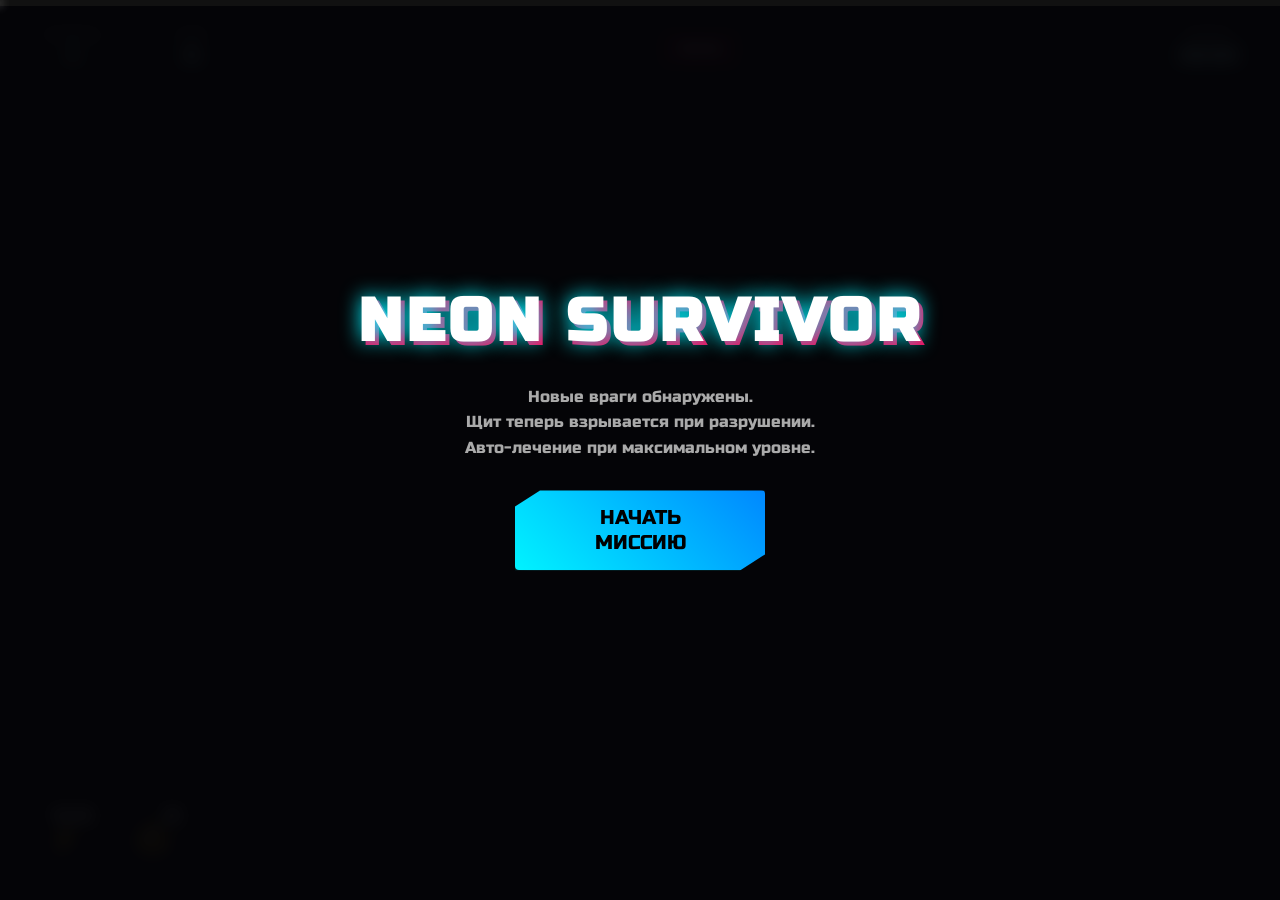
==== index.html @ 7a186c30 "new era" ====
<!DOCTYPE html>
<html lang="ru">
<head>
    <meta charset="UTF-8">
    <meta name="viewport" content="width=device-width, initial-scale=1.0, maximum-scale=1.0, user-scalable=no">
    <title>Neon Survivor: Advanced Warfare</title>
    
    <link rel="stylesheet" href="css/style.css">
</head>
<body>
    <div class="xp-bar-container">
        <div class="xp-bar-fill" id="xp-fill"></div>
    </div>
    
    <div id="loot-indicators"></div>
    
    <canvas id="gameCanvas"></canvas>
    
    <div id="ui-layer">
        <div class="hud-top">
            <div class="stat-group">
                <div class="stat-box">
                    <div class="stat-label">УРОВЕНЬ</div>
                    <div class="stat-val" id="level-display">1</div>
                </div>
                <div class="stat-box">
                    <div class="stat-label">СЧЁТ</div>
                    <div class="stat-val" id="score-display">0</div>
                </div>
            </div>
            
            <button class="btn-small" id="btn-pause" style="pointer-events:auto;">ПАУЗА</button>
            
            <div class="stat-box">
                <div class="stat-label">ВРЕМЯ</div>
                <div class="stat-val" id="timer-display">00:00</div>
            </div>
        </div>

        <div class="skills-hud">
            <div class="skill-slot" id="skill-dash">
                <div class="key-hint">SPACE</div>
                <span class="skill-icon">⚡</span>
                <div class="skill-cd-overlay" id="cd-dash" style="height:0"></div>
            </div>
            <div class="skill-slot" id="skill-emp">
                <div class="key-hint">E</div>
                <span class="skill-icon">☢️</span>
                <div class="skill-cd-overlay" id="cd-emp" style="height:0"></div>
            </div>
        </div>
    </div>

    <div id="overlay-screen">
        <h1>Neon Survivor</h1>
        <p>Новые враги обнаружены.<br>Щит теперь взрывается при разрушении.<br>Авто-лечение при максимальном уровне.</p>
        <div style="width: 250px;">
            <button class="btn-primary" id="start-btn" style="pointer-events:auto">НАЧАТЬ МИССИЮ</button>
        </div>
        <p id="death-report" style="color:#ff0055; margin-top:25px; white-space:pre-line; font-size: 18px; text-shadow: 0 0 10px #ff0055;"></p>
    </div>

    <div id="levelup-screen" class="hidden">
        <h2>СИСТЕМА ОБНОВЛЕНА</h2>
        <div id="sys-msg" style="color:#aaa; margin-bottom:20px">ВЫБЕРИТЕ МОДУЛЬ ДЛЯ УСТАНОВКИ</div>
        <div class="card-container" id="cards-box"></div>
    </div>

    <div id="pause-menu" class="hidden">
        <h2>ПАУЗА</h2>
        <div id="stats-list"></div>
        <div style="width: 200px;">
            <button class="btn-primary" id="resume-btn" style="pointer-events:auto">ПРОДОЛЖИТЬ</button>
        </div>
    </div>

    <script type="module" src="src/main.js"></script>
</body>
</html>
---- css/style.css ----
@import url('https://fonts.googleapis.com/css2?family=Russo+One&display=swap');

:root {
    --neon-blue: #00f3ff;
    --neon-pink: #ff0055;
    --neon-gold: #ffd700;
    --neon-green: #00ff9d;
    --bg-dark: rgba(10, 14, 20, 0.85);
    --glass: rgba(255, 255, 255, 0.05);
    --glass-border: rgba(255, 255, 255, 0.1);
}

body {
    margin: 0;
    overflow: hidden;
    background: #050505;
    color: #fff;
    font-family: 'Russo One', sans-serif;
    touch-action: none;
    user-select: none;
}

body::after {
    content: "";
    position: absolute;
    top: 0; left: 0; width: 100%; height: 100%;
    background: radial-gradient(circle at center, transparent 0%, #000 100%);
    pointer-events: none;
    z-index: 2;
}

canvas {
    display: block;
    width: 100%;
    height: 100%;
    image-rendering: pixelated;
}

#ui-layer {
    position: absolute;
    top: 0; left: 0; width: 100%; height: 100%;
    pointer-events: none;
    z-index: 10;
    display: flex;
    flex-direction: column;
    justify-content: space-between;
}

.hud-top {
    padding: 20px;
    display: flex;
    gap: 15px;
    align-items: center;
    justify-content: space-between;
    pointer-events: auto;
    background: linear-gradient(180deg, rgba(0,0,0,0.8) 0%, transparent 100%);
}

.stat-group { display: flex; gap: 15px; }

.stat-box {
    background: var(--glass);
    backdrop-filter: blur(4px);
    border: 1px solid var(--glass-border);
    border-radius: 6px;
    padding: 8px 16px;
    text-align: center;
    min-width: 70px;
    box-shadow: 0 4px 15px rgba(0,0,0,0.3);
}

.stat-label {
    font-size: 10px;
    color: rgba(255,255,255,0.6);
    letter-spacing: 1px;
    margin-bottom: 2px;
}

.stat-val {
    font-size: 20px;
    text-shadow: 0 0 10px var(--neon-blue);
}

.btn-small {
    background: rgba(255, 0, 85, 0.2);
    border: 1px solid var(--neon-pink);
    color: #fff;
    font-family: 'Russo One', sans-serif;
    padding: 8px 16px;
    border-radius: 4px;
    cursor: pointer;
    text-shadow: 0 0 5px var(--neon-pink);
    transition: all 0.2s;
}
.btn-small:hover {
    background: var(--neon-pink);
    box-shadow: 0 0 15px var(--neon-pink);
}

.btn-primary {
    background: linear-gradient(45deg, var(--neon-blue), #0088ff);
    border: none;
    padding: 15px 40px;
    font-size: 20px;
    font-family: 'Russo One', sans-serif;
    color: #000;
    border-radius: 4px;
    cursor: pointer;
    text-transform: uppercase;
    clip-path: polygon(10% 0, 100% 0, 100% 80%, 90% 100%, 0 100%, 0 20%);
    transition: all 0.2s ease;
    box-shadow: 0 0 20px rgba(0, 243, 255, 0.4);
    width: 100%;
}
.btn-primary:hover {
    transform: scale(1.05);
    box-shadow: 0 0 40px rgba(0, 243, 255, 0.8);
    color: #fff;
}

.xp-bar-container {
    position: absolute;
    top: 0; left: 0; width: 100%; height: 6px;
    background: #111;
    z-index: 100;
}
.xp-bar-fill {
    width: 0;
    height: 100%;
    background: var(--neon-blue);
    box-shadow: 0 0 10px var(--neon-blue), 0 0 20px var(--neon-blue);
    transition: width 0.2s ease-out;
    position: relative;
}
.xp-bar-fill::after {
    content: '';
    position: absolute;
    right: 0; top: 0; height: 100%; width: 2px;
    background: #fff;
    box-shadow: 0 0 10px #fff;
}

.skills-hud {
    padding: 30px;
    display: flex;
    gap: 20px;
    pointer-events: auto;
    align-items: flex-end;
}

.skill-slot {
    width: 64px; height: 64px;
    border-radius: 12px;
    background: rgba(0, 0, 0, 0.7);
    border: 2px solid #333;
    display: flex; align-items: center; justify-content: center;
    font-size: 28px;
    color: #555;
    position: relative;
    overflow: hidden;
    transition: transform 0.1s;
}

.skill-slot.ready {
    border-color: var(--neon-blue);
    color: #fff;
    box-shadow: 0 0 15px rgba(0, 255, 255, 0.3);
    text-shadow: 0 0 10px var(--neon-blue);
    background: rgba(0, 20, 30, 0.8);
}
.skill-slot:active { transform: scale(0.95); }

.skill-cd-overlay {
    position: absolute; left: 0; bottom: 0; width: 100%;
    background: rgba(255, 0, 85, 0.6);
    transition: height 0.1s linear;
    z-index: 1;
}
.skill-icon { z-index: 2; margin-top: 8px; }
.key-hint {
    position: absolute; top: 4px; right: 4px;
    background: rgba(255,255,255,0.9); color: #000;
    padding: 2px 5px; font-size: 9px;
    border-radius: 3px; font-weight: bold;
    box-shadow: 0 2px 4px rgba(0,0,0,0.5);
    z-index: 5;
    pointer-events: none;
}

#overlay-screen, #levelup-screen, #pause-menu {
    position: absolute; inset: 0;
    background: rgba(5, 5, 8, 0.96);
    backdrop-filter: blur(8px);
    display: flex; flex-direction: column;
    align-items: center; justify-content: center;
    z-index: 50;
    pointer-events: auto;
    opacity: 1;
    transition: opacity 0.3s;
}
.hidden { display: none !important; opacity: 0; pointer-events: none; }

h1 {
    font-size: 60px; margin: 10px 0;
    color: #fff;
    text-transform: uppercase;
    text-shadow: 0 0 20px var(--neon-blue), 4px 4px 0px var(--neon-pink);
    letter-spacing: 4px; text-align: center;
}
h2 {
    font-size: 32px; color: var(--neon-gold);
    text-shadow: 0 0 15px var(--neon-gold);
    text-transform: uppercase; margin-bottom: 15px;
}
p {
    color: #aaa; max-width: 600px; text-align: center;
    line-height: 1.6; margin-bottom: 30px;
}

.card-container {
    display: flex; gap: 20px; flex-wrap: wrap;
    justify-content: center; max-width: 900px; padding: 20px;
}
.upgrade-card {
    background: linear-gradient(180deg, rgba(20, 25, 35, 0.9) 0%, rgba(10, 12, 16, 0.95) 100%);
    border: 1px solid #333; border-radius: 12px;
    width: 220px; height: 320px; padding: 20px;
    display: flex; flex-direction: column;
    align-items: center; justify-content: space-between;
    text-align: center; cursor: pointer; position: relative;
    transition: all 0.3s; overflow: hidden; box-sizing: border-box;
}
.upgrade-card:hover {
    transform: translateY(-8px);
    box-shadow: 0 10px 30px rgba(0,0,0,0.5);
    border-color: var(--neon-blue);
}
.upgrade-card::before {
    content: ''; position: absolute; top: 0; left: 0;
    width: 100%; height: 4px; background: #555;
}

.card-new::before { background: var(--neon-blue); box-shadow: 0 0 10px var(--neon-blue); }
.card-upgrade::before { background: var(--neon-green); box-shadow: 0 0 10px var(--neon-green); }
.card-evo { border-color: var(--neon-gold); box-shadow: 0 0 20px rgba(255, 215, 0, 0.2); }
.card-evo::before { background: var(--neon-gold); box-shadow: 0 0 15px var(--neon-gold); }

.card-type { font-size: 10px; text-transform: uppercase; letter-spacing: 2px; margin-bottom: 8px; opacity: 0.7; color: #fff; flex-shrink: 0; }
.card-title { font-size: 18px; margin-bottom: 10px; color: #fff; min-height: 50px; display: flex; align-items: center; justify-content: center; line-height: 1.2; flex-shrink: 0; }
.card-desc { font-size: 13px; color: #8899aa; line-height: 1.5; flex-grow: 1; display: flex; align-items: center; justify-content: center; width: 100%; }

#stats-list {
    display: grid; grid-template-columns: repeat(2, 1fr); gap: 10px;
    text-align: left; background: rgba(255,255,255,0.05);
    padding: 20px; border-radius: 8px; margin-bottom: 20px;
    max-height: 50vh; overflow-y: auto; width: 300px;
}
#stats-list div {
    font-size: 14px; color: #ccc;
    border-bottom: 1px solid rgba(255,255,255,0.1); padding-bottom: 4px;
}

#loot-indicators { position: absolute; top: 0; left: 0; width: 100%; height: 100%; pointer-events: none; z-index: 5; }
.arrow {
    position: absolute; width: 0; height: 0;
    border-left: 10px solid transparent;
    border-right: 10px solid transparent;
    transform-origin: 50% 50%;
    filter: drop-shadow(0 0 5px currentColor);
}
.arrow-green { border-bottom: 18px solid #0f0; color: #0f0; }
.arrow-blue { border-bottom: 22px solid #00ffff; color: #00ffff; }

@media (max-width: 768px) {
    .hud-top { padding: 10px; }
    .stat-box { min-width: 50px; padding: 6px 10px; }
    .stat-val { font-size: 16px; }
    .skills-hud { bottom: 20px; left: 20px; padding: 0; }
    .skill-slot { width: 50px; height: 50px; font-size: 20px; }
    h1 { font-size: 36px; }
    .card-container { flex-direction: column; align-items: center; }
    .upgrade-card { width: 80%; height: auto; min-height: 200px; padding: 15px; }
}
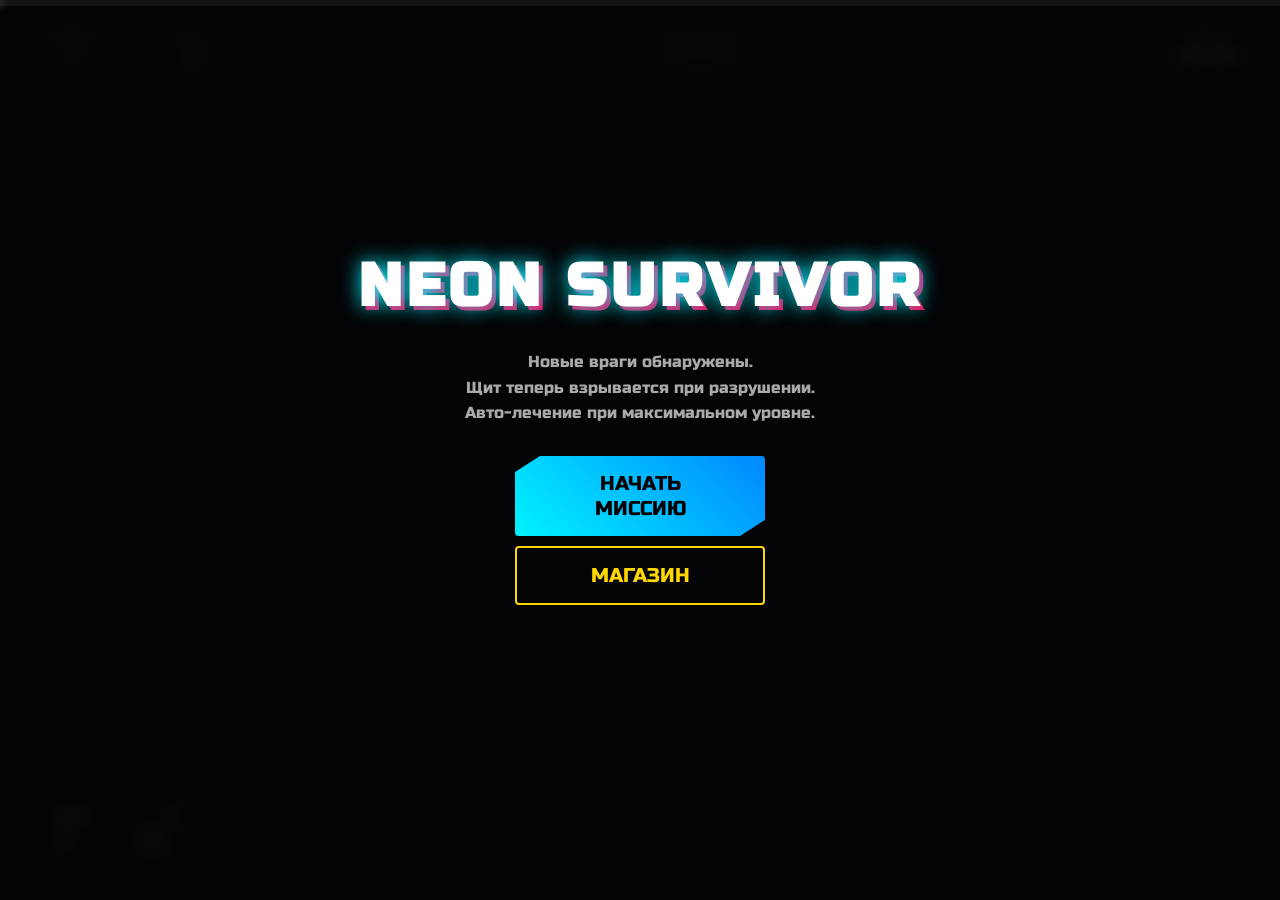
==== commit 5fdddb4a: "add new version + mini sound + mini store +new mapGen +change enamy logic +" ====
--- a/index.html
+++ b/index.html
@@ -3,7 +3,7 @@
 <head>
     <meta charset="UTF-8">
     <meta name="viewport" content="width=device-width, initial-scale=1.0, maximum-scale=1.0, user-scalable=no">
-    <title>Neon Survivor: Advanced Warfare</title>
+    <title>Neon Survivor</title>
     
     <link rel="stylesheet" href="css/style.css">
 </head>
@@ -54,10 +54,21 @@
     <div id="overlay-screen">
         <h1>Neon Survivor</h1>
         <p>Новые враги обнаружены.<br>Щит теперь взрывается при разрушении.<br>Авто-лечение при максимальном уровне.</p>
-        <div style="width: 250px;">
+        <div style="width: 250px; display:flex; flex-direction:column; gap:10px">
             <button class="btn-primary" id="start-btn" style="pointer-events:auto">НАЧАТЬ МИССИЮ</button>
+            <button class="btn-secondary" id="open-shop-btn" style="pointer-events:auto">МАГАЗИН</button>
         </div>
         <p id="death-report" style="color:#ff0055; margin-top:25px; white-space:pre-line; font-size: 18px; text-shadow: 0 0 10px #ff0055;"></p>
+    </div>
+
+    <div id="shop-screen" class="hidden">
+        <h2>МАГАЗИН</h2>
+        <div class="shop-balance">ЧИПЫ: <span id="meta-currency" style="color:#ffd700">0</span></div>
+        <div class="card-container" id="shop-container">
+        </div>
+        <div style="margin-top:30px; width: 200px;">
+            <button class="btn-primary" id="close-shop-btn" style="pointer-events:auto">НАЗАД</button>
+        </div>
     </div>
 
     <div id="levelup-screen" class="hidden">
--- a/css/style.css
+++ b/css/style.css
@@ -118,6 +118,25 @@
     color: #fff;
 }
 
+/* Кнопка магазина (второстепенная) */
+.btn-secondary {
+    background: transparent;
+    border: 2px solid var(--neon-gold);
+    padding: 15px 40px;
+    font-size: 20px;
+    font-family: 'Russo One', sans-serif;
+    color: var(--neon-gold);
+    border-radius: 4px;
+    cursor: pointer;
+    text-transform: uppercase;
+    transition: all 0.2s ease;
+    width: 100%;
+}
+.btn-secondary:hover {
+    background: rgba(255, 215, 0, 0.2);
+    box-shadow: 0 0 20px rgba(255, 215, 0, 0.4);
+}
+
 .xp-bar-container {
     position: absolute;
     top: 0; left: 0; width: 100%; height: 6px;
@@ -187,7 +206,7 @@
     pointer-events: none;
 }
 
-#overlay-screen, #levelup-screen, #pause-menu {
+#overlay-screen, #levelup-screen, #pause-menu, #shop-screen {
     position: absolute; inset: 0;
     background: rgba(5, 5, 8, 0.96);
     backdrop-filter: blur(8px);
@@ -216,6 +235,41 @@
     color: #aaa; max-width: 600px; text-align: center;
     line-height: 1.6; margin-bottom: 30px;
 }
+
+.shop-balance {
+    font-size: 24px;
+    margin-bottom: 20px;
+    padding: 10px 20px;
+    border: 1px solid #333;
+    background: #000;
+    border-radius: 8px;
+}
+
+.shop-card {
+    background: #111;
+    border: 1px solid #444;
+    padding: 15px;
+    border-radius: 8px;
+    width: 200px;
+    display: flex; 
+    flex-direction: column;
+    align-items: center;
+    gap: 10px;
+    transition: transform 0.2s;
+}
+.shop-card:hover {
+    transform: scale(1.05);
+    border-color: var(--neon-gold);
+}
+.shop-card h3 { margin: 0; font-size: 16px; color: var(--neon-gold); }
+.shop-card .desc { font-size: 11px; color: #888; text-align: center; min-height: 30px;}
+.shop-card .cost { font-size: 14px; color: #fff; margin-top: auto;}
+.shop-btn {
+    background: #222; color: #fff; border: 1px solid #555;
+    padding: 5px 10px; font-family: inherit; cursor: pointer;
+}
+.shop-btn:hover { background: var(--neon-gold); color: #000; }
+
 
 .card-container {
     display: flex; gap: 20px; flex-wrap: wrap;
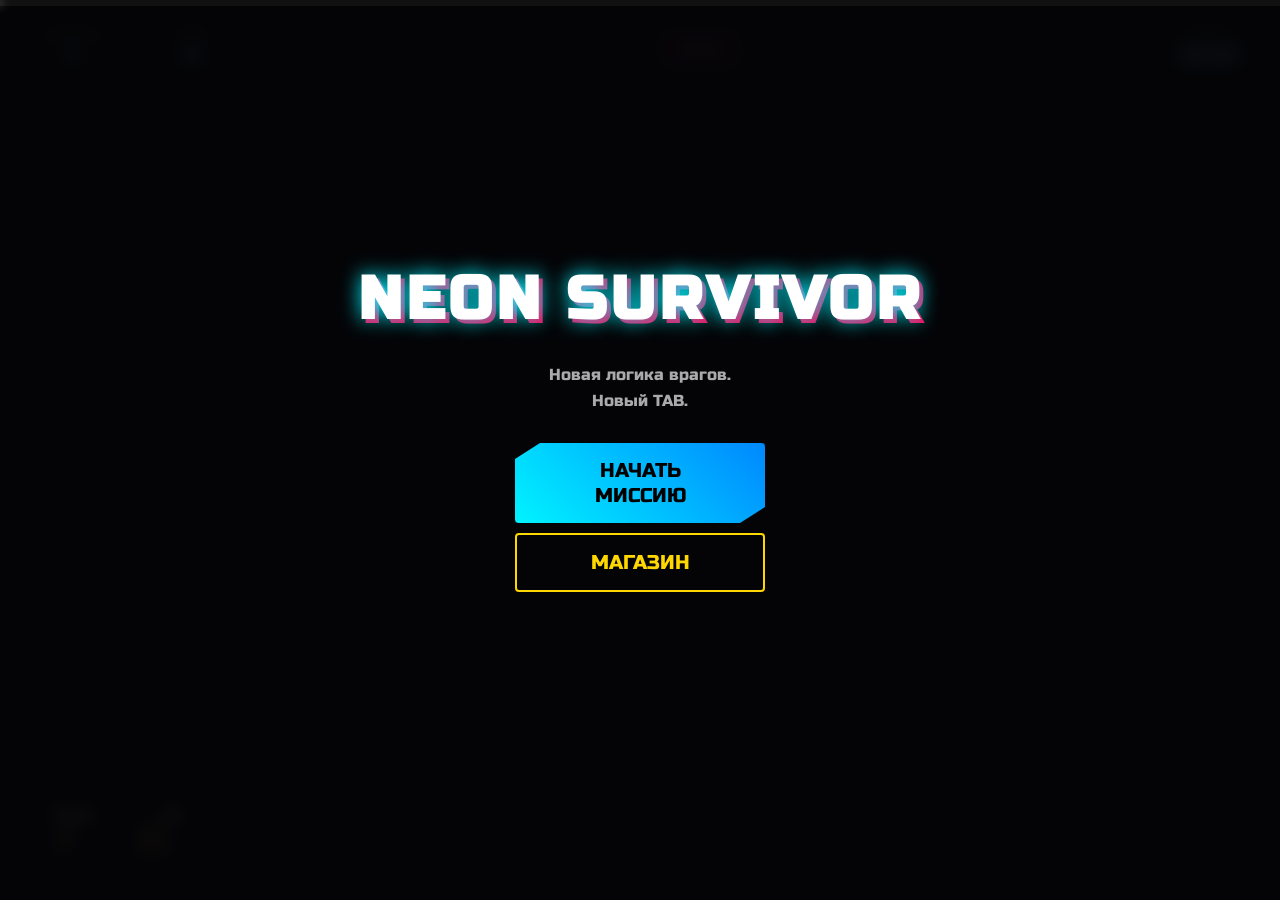
==== commit 6915df7f: "new vers - Change-log 1.0  ### Added - TAB menu - Airdrop in skill box (reward after completing " ====
--- a/index.html
+++ b/index.html
@@ -51,9 +51,15 @@
         </div>
     </div>
 
+    <div id="abilities-overlay" class="hidden">
+        <h2>СОСТОЯНИЕ СИСТЕМЫ</h2>
+        <div id="abilities-list"></div>
+        <div class="hint-text">Нажмите TAB для просмотра навыков, ESCAPE чтобы поставить игру на паузу.</div>
+    </div>
+
     <div id="overlay-screen">
         <h1>Neon Survivor</h1>
-        <p>Новые враги обнаружены.<br>Щит теперь взрывается при разрушении.<br>Авто-лечение при максимальном уровне.</p>
+        <p>Новая логика врагов.<br>Новый TAB.</p>
         <div style="width: 250px; display:flex; flex-direction:column; gap:10px">
             <button class="btn-primary" id="start-btn" style="pointer-events:auto">НАЧАТЬ МИССИЮ</button>
             <button class="btn-secondary" id="open-shop-btn" style="pointer-events:auto">МАГАЗИН</button>
--- a/css/style.css
+++ b/css/style.css
@@ -118,7 +118,6 @@
     color: #fff;
 }
 
-/* Кнопка магазина (второстепенная) */
 .btn-secondary {
     background: transparent;
     border: 2px solid var(--neon-gold);
@@ -217,6 +216,46 @@
     opacity: 1;
     transition: opacity 0.3s;
 }
+
+#abilities-overlay {
+    position: absolute;
+    top: 50%;
+    left: 50%;
+    transform: translate(-50%, -50%);
+    background: rgba(5, 10, 20, 0.85); 
+    backdrop-filter: blur(4px);
+    border: 2px solid var(--neon-blue);
+    border-radius: 12px;
+    padding: 30px;
+    z-index: 45; 
+    min-width: 300px;
+    max-width: 80%;
+    text-align: center;
+    box-shadow: 0 0 30px rgba(0, 243, 255, 0.2);
+}
+
+#abilities-list {
+    display: grid; grid-template-columns: repeat(auto-fill, minmax(200px, 1fr)); gap: 15px;
+    text-align: left;
+    margin-bottom: 10px;
+    max-height: 60vh; overflow-y: auto;
+}
+
+#abilities-list div {
+    font-size: 14px; color: #ccc;
+    border-bottom: 1px solid rgba(255,255,255,0.1); padding-bottom: 6px;
+    display: flex;
+    justify-content: space-between;
+}
+
+.hint-text {
+    font-size: 12px;
+    color: #555;
+    margin-top: 15px;
+    text-transform: uppercase;
+    letter-spacing: 1px;
+}
+
 .hidden { display: none !important; opacity: 0; pointer-events: none; }
 
 h1 {
@@ -334,4 +373,6 @@
     h1 { font-size: 36px; }
     .card-container { flex-direction: column; align-items: center; }
     .upgrade-card { width: 80%; height: auto; min-height: 200px; padding: 15px; }
+    #abilities-overlay { width: 90%; padding: 20px; }
+    #abilities-list { grid-template-columns: 1fr; }
 }
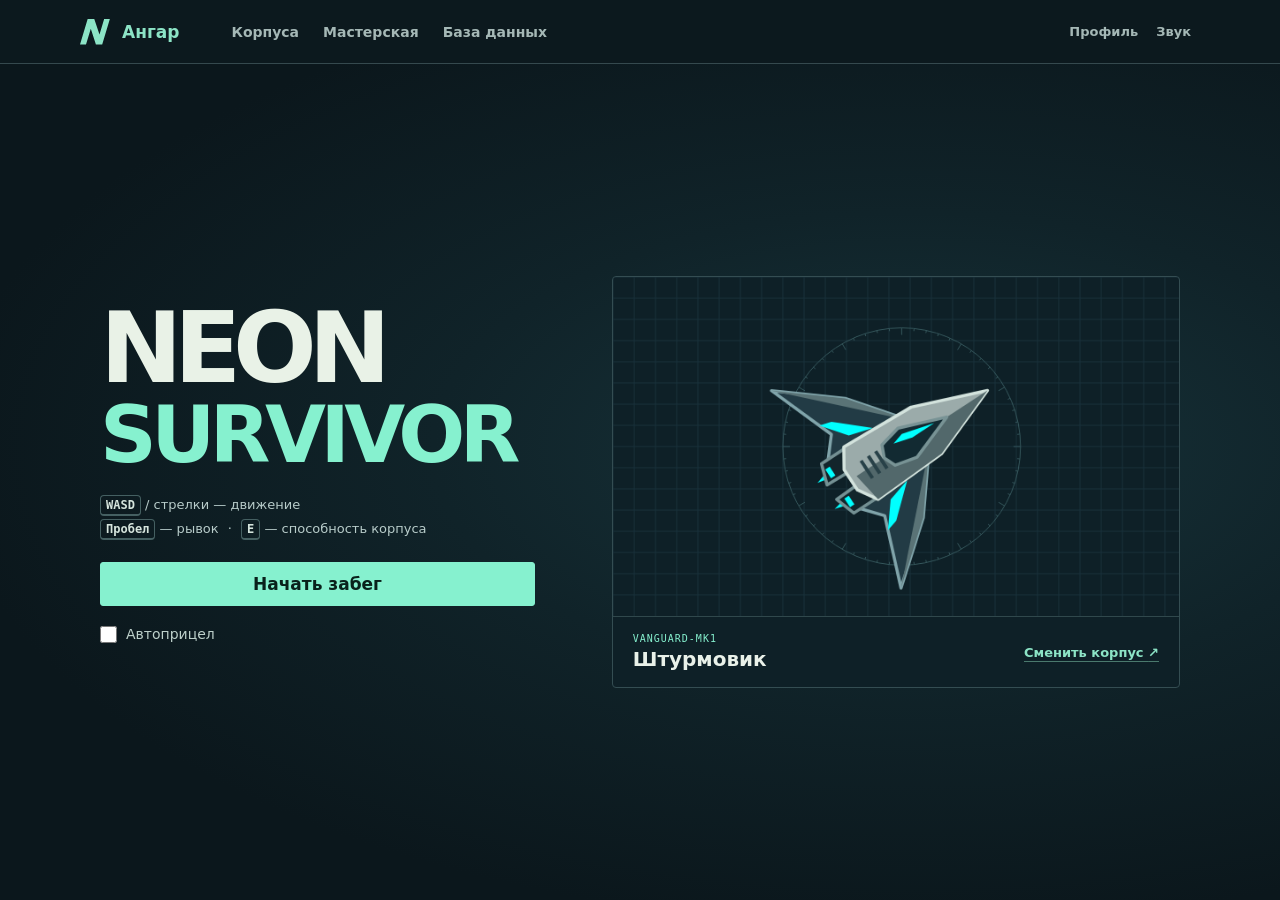
==== commit 92448519: "new version lol" ====
--- a/index.html
+++ b/index.html
@@ -1,96 +1,279 @@
-<!DOCTYPE html>
-<html lang="ru">
-<head>
-    <meta charset="UTF-8">
-    <meta name="viewport" content="width=device-width, initial-scale=1.0, maximum-scale=1.0, user-scalable=no">
-    <title>Neon Survivor</title>
-    
-    <link rel="stylesheet" href="css/style.css">
-</head>
-<body>
-    <div class="xp-bar-container">
-        <div class="xp-bar-fill" id="xp-fill"></div>
-    </div>
-    
-    <div id="loot-indicators"></div>
-    
-    <canvas id="gameCanvas"></canvas>
-    
-    <div id="ui-layer">
-        <div class="hud-top">
-            <div class="stat-group">
-                <div class="stat-box">
-                    <div class="stat-label">УРОВЕНЬ</div>
-                    <div class="stat-val" id="level-display">1</div>
-                </div>
-                <div class="stat-box">
-                    <div class="stat-label">СЧЁТ</div>
-                    <div class="stat-val" id="score-display">0</div>
-                </div>
-            </div>
-            
-            <button class="btn-small" id="btn-pause" style="pointer-events:auto;">ПАУЗА</button>
-            
-            <div class="stat-box">
-                <div class="stat-label">ВРЕМЯ</div>
-                <div class="stat-val" id="timer-display">00:00</div>
-            </div>
-        </div>
-
-        <div class="skills-hud">
-            <div class="skill-slot" id="skill-dash">
-                <div class="key-hint">SPACE</div>
-                <span class="skill-icon">⚡</span>
-                <div class="skill-cd-overlay" id="cd-dash" style="height:0"></div>
-            </div>
-            <div class="skill-slot" id="skill-emp">
-                <div class="key-hint">E</div>
-                <span class="skill-icon">☢️</span>
-                <div class="skill-cd-overlay" id="cd-emp" style="height:0"></div>
-            </div>
-        </div>
-    </div>
-
-    <div id="abilities-overlay" class="hidden">
-        <h2>СОСТОЯНИЕ СИСТЕМЫ</h2>
-        <div id="abilities-list"></div>
-        <div class="hint-text">Нажмите TAB для просмотра навыков, ESCAPE чтобы поставить игру на паузу.</div>
-    </div>
-
-    <div id="overlay-screen">
-        <h1>Neon Survivor</h1>
-        <p>Новая логика врагов.<br>Новый TAB.</p>
-        <div style="width: 250px; display:flex; flex-direction:column; gap:10px">
-            <button class="btn-primary" id="start-btn" style="pointer-events:auto">НАЧАТЬ МИССИЮ</button>
-            <button class="btn-secondary" id="open-shop-btn" style="pointer-events:auto">МАГАЗИН</button>
-        </div>
-        <p id="death-report" style="color:#ff0055; margin-top:25px; white-space:pre-line; font-size: 18px; text-shadow: 0 0 10px #ff0055;"></p>
-    </div>
-
-    <div id="shop-screen" class="hidden">
-        <h2>МАГАЗИН</h2>
-        <div class="shop-balance">ЧИПЫ: <span id="meta-currency" style="color:#ffd700">0</span></div>
-        <div class="card-container" id="shop-container">
-        </div>
-        <div style="margin-top:30px; width: 200px;">
-            <button class="btn-primary" id="close-shop-btn" style="pointer-events:auto">НАЗАД</button>
-        </div>
-    </div>
-
-    <div id="levelup-screen" class="hidden">
-        <h2>СИСТЕМА ОБНОВЛЕНА</h2>
-        <div id="sys-msg" style="color:#aaa; margin-bottom:20px">ВЫБЕРИТЕ МОДУЛЬ ДЛЯ УСТАНОВКИ</div>
-        <div class="card-container" id="cards-box"></div>
-    </div>
-
-    <div id="pause-menu" class="hidden">
-        <h2>ПАУЗА</h2>
-        <div id="stats-list"></div>
-        <div style="width: 200px;">
-            <button class="btn-primary" id="resume-btn" style="pointer-events:auto">ПРОДОЛЖИТЬ</button>
-        </div>
-    </div>
-
-    <script type="module" src="src/main.js"></script>
-</body>
-</html>+<!DOCTYPE html>
+<html lang="ru">
+<head>
+    <meta charset="UTF-8">
+    <meta name="viewport" content="width=device-width, initial-scale=1.0">
+    <title>Neon Survivor</title>
+    <meta name="description" content="Выберите корпус, удержите сектор и соберите свою комбинацию оружия в неоновом городе." />
+    <meta property="og:title" content="Neon Survivor" />
+    <meta property="og:description" content="Выберите корпус, удержите сектор и соберите свою комбинацию оружия в неоновом городе." />
+    <meta property="og:type" content="website" />
+    <meta name="twitter:card" content="summary_large_image" />
+    <link rel="icon" href="data:,">
+    <link rel="stylesheet" href="css/style.css">
+    <link rel="stylesheet" href="css/station.css">
+</head>
+<body>
+    <canvas id="gameCanvas" tabindex="-1" aria-label="Игровое поле"></canvas>
+
+    <div id="ui-layer" class="hud">
+        <div id="achievement-toast-container" class="achievement-toast-container"></div>
+
+        <div class="hud__xp-bar">
+            <div class="hud__xp-fill" id="xp-fill"></div>
+        </div>
+
+        <div class="hud__header">
+            <div class="hud__stats">
+                <button class="stat-box hull-status" id="hud-build" aria-label="Открыть сборку (Tab)"><span class="stat-box__label">КОРПУС</span><span id="hud-hp">100 / 100</span><span id="hud-slots">Оружие 1/4 · Пассивки 0/4</span></button>
+                <div class="stat-box">
+                    <span class="stat-box__label">УРОВЕНЬ</span>
+                    <span class="stat-box__val" id="level-display">1</span>
+                </div>
+                <div class="stat-box">
+                    <span class="stat-box__label">СЧЁТ</span>
+                    <span class="stat-box__val" id="score-display">0</span>
+                </div>
+                <div class="stat-box stat-box--starter-shield hidden" id="starter-shield-box">
+                    <span class="stat-box__label">СТАРТ. ЩИТ</span>
+                    <span class="stat-box__val" id="starter-shield-display">0</span>
+                </div>
+                <div class="stat-box stat-box--energy-shield hidden" id="energy-shield-box">
+                    <span class="stat-box__label">ЭНЕРГО-ЩИТ</span>
+                    <span class="stat-box__val" id="energy-shield-display">ГОТОВ</span>
+                </div>
+            </div>
+
+            <div class="hud__center">
+                <div class="stat-box stat-box--timer">
+                    <span class="stat-box__label">ВРЕМЯ ВЫЖИВАНИЯ</span>
+                    <span class="stat-box__val" id="timer-display">00:00</span>
+                </div>
+            </div>
+
+            <div class="hud__actions">
+                <button class="btn btn--small btn--tool btn--radar active" id="btn-radar" title="Переключить тактический радар [M]">
+                    <span class="radar-dot"></span>РАДАР [M]
+                </button>
+                <button class="btn btn--small btn--danger" id="btn-pause" title="Пауза [ESC]">ПАУЗА</button>
+            </div>
+        </div>
+
+        <div id="touch-stick" aria-label="Движение корабля"><span></span></div>
+        <div class="hud__footer">
+            <button type="button" class="skill-slot" id="skill-dash" aria-label="Рывок (пробел)">
+                <kbd class="skill-slot__key">SPC</kbd>
+                <span class="skill-slot__icon" id="dash-symbol"></span><span class="ability-cd" id="dash-time"></span>
+                <div class="skill-slot__cd" id="cd-dash"></div>
+            </button>
+            <button type="button" class="skill-slot" id="skill-emp" aria-label="Способность корпуса (E)">
+                <kbd class="skill-slot__key">E</kbd>
+                <span class="skill-slot__icon" id="skill-emp-icon"></span><span class="ability-cd" id="ult-time"></span>
+                <div class="skill-slot__cd" id="cd-emp"></div>
+            </button>
+        </div>
+
+        <div id="event-banner" class="event-banner hidden">
+            <div class="event-banner__title" id="event-title">ТРЕВОГА</div>
+            <div class="event-banner__desc" id="event-desc">ОПИСАНИЕ СОБЫТИЯ</div>
+        </div>
+    </div>
+
+    <div id="loot-indicators"></div>
+
+    <div id="abilities-overlay" class="screen-modal hidden" role="dialog" aria-modal="true" aria-label="Сборка">
+        <div class="panel">
+            <div class="loadout-title"><h2 class="panel__title">Сборка</h2><button class="station-link" id="close-build">Закрыть</button></div>
+            <div id="abilities-list" class="loadout-list"></div>
+        </div>
+    </div>
+
+    <header class="station-bar" aria-label="Навигация ангара">
+        <div class="station-bar-inner">
+            <button class="station-brand" id="station-home" aria-label="Neon Survivor — в ангар"><span class="brand-symbol" aria-hidden="true"></span><span>Ангар</span></button>
+            <nav class="station-tabs" aria-label="Разделы ангара">
+                <button id="chassis-btn">Корпуса</button>
+                <button id="open-shop-btn">Мастерская</button>
+                <button id="open-database-btn">База данных</button>
+            </nav>
+            <div class="station-tools"><button id="open-profile-btn">Профиль</button><button id="open-audio-btn">Звук</button></div>
+        </div>
+    </header>
+
+    <main id="overlay-screen" class="screen screen--dark station-page">
+        <div class="hangar">
+            <section class="hangar-controls">
+                <h1 class="game-title">NEON<br><span>SURVIVOR</span></h1>
+                <p class="touch-keys">Движение — левый джойстик. Рывок и способность корпуса — справа.</p>
+                <p class="hangar-keys"><kbd>WASD</kbd> / стрелки — движение<br><kbd>Пробел</kbd> — рывок <span>·</span> <kbd>E</kbd> — способность корпуса</p>
+                <div id="death-report" class="death-report" aria-live="polite"></div>
+                <button class="btn btn--primary" id="start-btn">Начать забег</button>
+                <label class="aim-switch"><input type="checkbox" id="autoaim-toggle-start"><span>Автоприцел</span></label>
+            </section>
+            <figure class="hangar-figure">
+                <canvas id="hangar-art" width="640" height="384" aria-label="Выбранный корпус"></canvas>
+                <figcaption><div><span id="hangar-model">VANGUARD-MK1</span><strong id="hangar-pilot">Штурмовик</strong></div><button class="station-link" id="hangar-change">Сменить корпус <span aria-hidden="true">↗</span></button></figcaption>
+            </figure>
+        </div>
+    </main>
+
+    <section id="chassis-screen" class="screen station-page hidden" aria-labelledby="chassis-title">
+        <div class="station-content">
+            <div class="station-heading"><div><h2 id="chassis-title">Корпуса</h2><p>Выбери корабль для следующего забега.</p></div>
+            <div class="chip-balance"><span aria-hidden="true">◇</span><div><small>Чипы</small><strong id="chassis-currency">0</strong></div></div></div>
+            <div id="chassis-container" class="fleet" aria-label="Осмотр корпуса"></div>
+            <div id="pilot-detail" class="pilot-detail"></div>
+            <p id="pilot-feedback" class="station-feedback" role="status"></p>
+        </div>
+    </section>
+
+    <section id="shop-screen" class="screen station-page hidden" aria-labelledby="workshop-title">
+        <div class="station-content">
+            <div class="station-heading"><div><h2 id="workshop-title">Мастерская</h2><p>Постоянные улучшения для всех корпусов.</p></div>
+            <div class="chip-balance"><span aria-hidden="true">◇</span><div><small>Чипы</small><strong id="meta-currency">0</strong></div></div></div>
+            <div id="workshop-filters" class="choice-strip" aria-label="Фильтры улучшений">
+                <button data-shop-filter="all">Все улучшения</button><button data-shop-filter="affordable">По средствам</button><button data-shop-filter="max">На максимуме</button>
+            </div>
+            <p id="shop-feedback" class="station-feedback" role="status"></p>
+            <div id="shop-container" class="workshop-grid"></div>
+        </div>
+    </section>
+
+    <section id="database-screen" class="screen station-page hidden" aria-labelledby="archive-title">
+        <div class="station-content">
+            <div class="station-heading"><div><h2 id="archive-title">База данных</h2><p>Характеристики модулей, рецепты эволюций и досье противников.</p></div></div>
+            <div class="archive-tools">
+                <div id="archive-groups" class="choice-strip" aria-label="Раздел справочника">
+                    <button data-group="weapon">Оружие</button><button data-group="passive">Пассивки</button><button data-group="evo">Эволюции</button><button data-group="enemy">Противники</button>
+                </div>
+                <label class="archive-search"><span class="search-glyph" aria-hidden="true"></span><input id="archive-query" type="search" placeholder="Найти в базе" aria-label="Найти в базе" autocomplete="off"></label>
+            </div>
+            <div class="archive-layout">
+                <div class="archive-index"><div id="archive-count" class="archive-count" role="status"></div><div id="archive-list" class="archive-list" aria-label="Записи справочника"></div></div>
+                <article id="archive-detail" class="archive-detail" aria-label="Выбранная запись"></article>
+            </div>
+        </div>
+    </section>
+
+    <div id="profile-screen" class="screen screen--solid screen--scrollable station-page hidden">
+        <div class="screen__content screen__content--dashboard">
+            <h2 class="screen__title">ПРОФИЛЬ ПИЛОТА</h2>
+
+            <div class="profile-layout">
+                <div class="profile-col">
+                    <h3 class="section-subtitle">СТАТИСТИКА</h3>
+                    <div id="profile-stats" class="panel__list panel__list--grid"></div>
+
+                    <h3 class="section-subtitle">ДИРЕКТИВЫ</h3>
+                    <div id="profile-achievements" class="panel__list panel__list--grid"></div>
+                </div>
+
+                <div class="profile-col">
+                    <h3 class="section-subtitle">ЖУРНАЛ ИНЦИДЕНТОВ</h3>
+                    <div id="profile-runlog" class="panel__list run-log-list"></div>
+                </div>
+            </div>
+
+            <div class="action-group" style="margin-top: 30px;">
+                <button class="btn btn--secondary" id="close-profile-btn">НАЗАД</button>
+            </div>
+        </div>
+    </div>
+
+    <div id="levelup-screen" class="screen screen--solid hidden">
+        <div class="screen__content screen__content--wide">
+            <h2 class="screen__title">УРОВЕНЬ ПОВЫШЕН</h2>
+            <p id="sys-msg" class="screen__subtitle">Выберите модуль</p>
+            <div id="levelup-slots-info" class="slots-info">Оружие 1/4 • Пассивки 0/4</div>
+
+            <div class="cards-grid" id="cards-box"></div>
+
+            <div class="controls-group" id="levelup-controls" style="display:none;">
+                <button class="btn btn--tool" id="reroll-btn">
+                    Обновить · <span id="reroll-count">3</span>
+                </button>
+                <button class="btn btn--tool" id="banish-btn">
+                    Изгнать навык
+                </button>
+                <button class="btn btn--tool" id="skip-btn">
+                    Пропустить · +40 HP
+                </button>
+            </div>
+        </div>
+    </div>
+
+    <div id="pause-menu" class="screen screen--solid hidden">
+        <div class="screen__content">
+            <h2 class="screen__title">ПАУЗА</h2>
+            <div id="stats-list" class="panel__list panel__list--grid panel__list--scrollable"></div>
+
+            <label class="toggle" style="margin-bottom: 20px;">
+                <input type="checkbox" id="autoaim-toggle-pause" class="toggle__input">
+                <span class="toggle__label">АВТОПРИЦЕЛ</span>
+            </label>
+
+            <div class="action-group">
+                <button class="btn btn--primary" id="resume-btn">ПРОДОЛЖИТЬ</button>
+                <button class="btn btn--secondary" id="pause-audio-btn">НАСТРОЙКИ ЗВУКА</button>
+                <button class="btn btn--tool" id="pause-xp-report-btn" title="Показать и скопировать сводку опыта [F9]">Сводка забега [F9]</button>
+            </div>
+            <pre id="xp-diagnostic-box" class="boot-log hidden" style="margin-top: 14px; max-height: 220px; overflow-y: auto; text-align: left; font-size: 11px; white-space: pre-wrap; user-select: text;"></pre>
+        </div>
+    </div>
+
+    <div id="audio-settings-screen" class="screen screen--modal hidden">
+        <div class="screen__content screen__content--audio">
+            <h2 class="screen__title">Настройки звука</h2>
+
+            <div class="audio-controls-panel">
+                <div class="audio-setting-row">
+                    <div class="audio-label-group">
+                        <span class="audio-label">ОБЩАЯ ГРОМКОСТЬ</span>
+                        <span class="audio-val-badge" id="master-val-badge">70%</span>
+                    </div>
+                    <input type="range" id="master-volume-slider" class="range-slider" min="0" max="100" step="1" value="70">
+                </div>
+
+                <div class="audio-setting-row">
+                    <div class="audio-label-group">
+                        <span class="audio-label">ЭФФЕКТЫ БОЯ (SFX)</span>
+                        <span class="audio-val-badge" id="sfx-val-badge">70%</span>
+                    </div>
+                    <input type="range" id="sfx-volume-slider" class="range-slider" min="0" max="100" step="1" value="70">
+                </div>
+
+                <div class="audio-setting-row">
+                    <div class="audio-label-group">
+                        <span class="audio-label">МУЗЫКА СИНТЕЗАТОРА (BGM)</span>
+                        <span class="audio-val-badge" id="music-val-badge">60%</span>
+                    </div>
+                    <input type="range" id="music-volume-slider" class="range-slider" min="0" max="100" step="1" value="60">
+                </div>
+
+                <div class="audio-setting-row">
+                    <div class="audio-label-group">
+                        <span class="audio-label">ИНТЕРФЕЙС / ОПЫТ (UI)</span>
+                        <span class="audio-val-badge" id="ui-val-badge">80%</span>
+                    </div>
+                    <input type="range" id="ui-volume-slider" class="range-slider" min="0" max="100" step="1" value="80">
+                </div>
+
+                <div class="audio-setting-row audio-setting-row--toggle">
+                    <label class="toggle">
+                        <input type="checkbox" id="mute-toggle" class="toggle__input">
+                        <span class="toggle__label">ВЫКЛЮЧИТЬ ВЕСЬ ЗВУК (MUTE)</span>
+                    </label>
+                </div>
+            </div>
+
+            <div class="action-group" style="margin-top: 25px;">
+                <button class="btn btn--primary" id="close-audio-btn">СОХРАНИТЬ И ЗАКРЫТЬ</button>
+            </div>
+        </div>
+    </div>
+
+    <div class="crt-overlay"></div>
+
+    <script type="module" src="src/main.js"></script>
+</body>
+</html>
--- a/css/style.css
+++ b/css/style.css
@@ -1,378 +1,1067 @@
-@import url('https://fonts.googleapis.com/css2?family=Russo+One&display=swap');
-
-:root {
-    --neon-blue: #00f3ff;
-    --neon-pink: #ff0055;
-    --neon-gold: #ffd700;
-    --neon-green: #00ff9d;
-    --bg-dark: rgba(10, 14, 20, 0.85);
-    --glass: rgba(255, 255, 255, 0.05);
-    --glass-border: rgba(255, 255, 255, 0.1);
-}
-
-body {
-    margin: 0;
-    overflow: hidden;
-    background: #050505;
-    color: #fff;
-    font-family: 'Russo One', sans-serif;
-    touch-action: none;
-    user-select: none;
-}
-
-body::after {
-    content: "";
-    position: absolute;
-    top: 0; left: 0; width: 100%; height: 100%;
-    background: radial-gradient(circle at center, transparent 0%, #000 100%);
-    pointer-events: none;
-    z-index: 2;
-}
-
-canvas {
-    display: block;
-    width: 100%;
-    height: 100%;
-    image-rendering: pixelated;
-}
-
-#ui-layer {
-    position: absolute;
-    top: 0; left: 0; width: 100%; height: 100%;
-    pointer-events: none;
-    z-index: 10;
-    display: flex;
-    flex-direction: column;
-    justify-content: space-between;
-}
-
-.hud-top {
-    padding: 20px;
-    display: flex;
-    gap: 15px;
-    align-items: center;
-    justify-content: space-between;
-    pointer-events: auto;
-    background: linear-gradient(180deg, rgba(0,0,0,0.8) 0%, transparent 100%);
-}
-
-.stat-group { display: flex; gap: 15px; }
-
-.stat-box {
-    background: var(--glass);
-    backdrop-filter: blur(4px);
-    border: 1px solid var(--glass-border);
-    border-radius: 6px;
-    padding: 8px 16px;
-    text-align: center;
-    min-width: 70px;
-    box-shadow: 0 4px 15px rgba(0,0,0,0.3);
-}
-
-.stat-label {
-    font-size: 10px;
-    color: rgba(255,255,255,0.6);
-    letter-spacing: 1px;
-    margin-bottom: 2px;
-}
-
-.stat-val {
-    font-size: 20px;
-    text-shadow: 0 0 10px var(--neon-blue);
-}
-
-.btn-small {
-    background: rgba(255, 0, 85, 0.2);
-    border: 1px solid var(--neon-pink);
-    color: #fff;
-    font-family: 'Russo One', sans-serif;
-    padding: 8px 16px;
-    border-radius: 4px;
-    cursor: pointer;
-    text-shadow: 0 0 5px var(--neon-pink);
-    transition: all 0.2s;
-}
-.btn-small:hover {
-    background: var(--neon-pink);
-    box-shadow: 0 0 15px var(--neon-pink);
-}
-
-.btn-primary {
-    background: linear-gradient(45deg, var(--neon-blue), #0088ff);
-    border: none;
-    padding: 15px 40px;
-    font-size: 20px;
-    font-family: 'Russo One', sans-serif;
-    color: #000;
-    border-radius: 4px;
-    cursor: pointer;
-    text-transform: uppercase;
-    clip-path: polygon(10% 0, 100% 0, 100% 80%, 90% 100%, 0 100%, 0 20%);
-    transition: all 0.2s ease;
-    box-shadow: 0 0 20px rgba(0, 243, 255, 0.4);
-    width: 100%;
-}
-.btn-primary:hover {
-    transform: scale(1.05);
-    box-shadow: 0 0 40px rgba(0, 243, 255, 0.8);
-    color: #fff;
-}
-
-.btn-secondary {
-    background: transparent;
-    border: 2px solid var(--neon-gold);
-    padding: 15px 40px;
-    font-size: 20px;
-    font-family: 'Russo One', sans-serif;
-    color: var(--neon-gold);
-    border-radius: 4px;
-    cursor: pointer;
-    text-transform: uppercase;
-    transition: all 0.2s ease;
-    width: 100%;
-}
-.btn-secondary:hover {
-    background: rgba(255, 215, 0, 0.2);
-    box-shadow: 0 0 20px rgba(255, 215, 0, 0.4);
-}
-
-.xp-bar-container {
-    position: absolute;
-    top: 0; left: 0; width: 100%; height: 6px;
-    background: #111;
-    z-index: 100;
-}
-.xp-bar-fill {
-    width: 0;
-    height: 100%;
-    background: var(--neon-blue);
-    box-shadow: 0 0 10px var(--neon-blue), 0 0 20px var(--neon-blue);
-    transition: width 0.2s ease-out;
-    position: relative;
-}
-.xp-bar-fill::after {
-    content: '';
-    position: absolute;
-    right: 0; top: 0; height: 100%; width: 2px;
-    background: #fff;
-    box-shadow: 0 0 10px #fff;
-}
-
-.skills-hud {
-    padding: 30px;
-    display: flex;
-    gap: 20px;
-    pointer-events: auto;
-    align-items: flex-end;
-}
-
-.skill-slot {
-    width: 64px; height: 64px;
-    border-radius: 12px;
-    background: rgba(0, 0, 0, 0.7);
-    border: 2px solid #333;
-    display: flex; align-items: center; justify-content: center;
-    font-size: 28px;
-    color: #555;
-    position: relative;
-    overflow: hidden;
-    transition: transform 0.1s;
-}
-
-.skill-slot.ready {
-    border-color: var(--neon-blue);
-    color: #fff;
-    box-shadow: 0 0 15px rgba(0, 255, 255, 0.3);
-    text-shadow: 0 0 10px var(--neon-blue);
-    background: rgba(0, 20, 30, 0.8);
-}
-.skill-slot:active { transform: scale(0.95); }
-
-.skill-cd-overlay {
-    position: absolute; left: 0; bottom: 0; width: 100%;
-    background: rgba(255, 0, 85, 0.6);
-    transition: height 0.1s linear;
-    z-index: 1;
-}
-.skill-icon { z-index: 2; margin-top: 8px; }
-.key-hint {
-    position: absolute; top: 4px; right: 4px;
-    background: rgba(255,255,255,0.9); color: #000;
-    padding: 2px 5px; font-size: 9px;
-    border-radius: 3px; font-weight: bold;
-    box-shadow: 0 2px 4px rgba(0,0,0,0.5);
-    z-index: 5;
-    pointer-events: none;
-}
-
-#overlay-screen, #levelup-screen, #pause-menu, #shop-screen {
-    position: absolute; inset: 0;
-    background: rgba(5, 5, 8, 0.96);
-    backdrop-filter: blur(8px);
-    display: flex; flex-direction: column;
-    align-items: center; justify-content: center;
-    z-index: 50;
-    pointer-events: auto;
-    opacity: 1;
-    transition: opacity 0.3s;
-}
-
-#abilities-overlay {
-    position: absolute;
-    top: 50%;
-    left: 50%;
-    transform: translate(-50%, -50%);
-    background: rgba(5, 10, 20, 0.85); 
-    backdrop-filter: blur(4px);
-    border: 2px solid var(--neon-blue);
-    border-radius: 12px;
-    padding: 30px;
-    z-index: 45; 
-    min-width: 300px;
-    max-width: 80%;
-    text-align: center;
-    box-shadow: 0 0 30px rgba(0, 243, 255, 0.2);
-}
-
-#abilities-list {
-    display: grid; grid-template-columns: repeat(auto-fill, minmax(200px, 1fr)); gap: 15px;
-    text-align: left;
-    margin-bottom: 10px;
-    max-height: 60vh; overflow-y: auto;
-}
-
-#abilities-list div {
-    font-size: 14px; color: #ccc;
-    border-bottom: 1px solid rgba(255,255,255,0.1); padding-bottom: 6px;
-    display: flex;
-    justify-content: space-between;
-}
-
-.hint-text {
-    font-size: 12px;
-    color: #555;
-    margin-top: 15px;
-    text-transform: uppercase;
-    letter-spacing: 1px;
-}
-
-.hidden { display: none !important; opacity: 0; pointer-events: none; }
-
-h1 {
-    font-size: 60px; margin: 10px 0;
-    color: #fff;
-    text-transform: uppercase;
-    text-shadow: 0 0 20px var(--neon-blue), 4px 4px 0px var(--neon-pink);
-    letter-spacing: 4px; text-align: center;
-}
-h2 {
-    font-size: 32px; color: var(--neon-gold);
-    text-shadow: 0 0 15px var(--neon-gold);
-    text-transform: uppercase; margin-bottom: 15px;
-}
-p {
-    color: #aaa; max-width: 600px; text-align: center;
-    line-height: 1.6; margin-bottom: 30px;
-}
-
-.shop-balance {
-    font-size: 24px;
-    margin-bottom: 20px;
-    padding: 10px 20px;
-    border: 1px solid #333;
-    background: #000;
-    border-radius: 8px;
-}
-
-.shop-card {
-    background: #111;
-    border: 1px solid #444;
-    padding: 15px;
-    border-radius: 8px;
-    width: 200px;
-    display: flex; 
-    flex-direction: column;
-    align-items: center;
-    gap: 10px;
-    transition: transform 0.2s;
-}
-.shop-card:hover {
-    transform: scale(1.05);
-    border-color: var(--neon-gold);
-}
-.shop-card h3 { margin: 0; font-size: 16px; color: var(--neon-gold); }
-.shop-card .desc { font-size: 11px; color: #888; text-align: center; min-height: 30px;}
-.shop-card .cost { font-size: 14px; color: #fff; margin-top: auto;}
-.shop-btn {
-    background: #222; color: #fff; border: 1px solid #555;
-    padding: 5px 10px; font-family: inherit; cursor: pointer;
-}
-.shop-btn:hover { background: var(--neon-gold); color: #000; }
-
-
-.card-container {
-    display: flex; gap: 20px; flex-wrap: wrap;
-    justify-content: center; max-width: 900px; padding: 20px;
-}
-.upgrade-card {
-    background: linear-gradient(180deg, rgba(20, 25, 35, 0.9) 0%, rgba(10, 12, 16, 0.95) 100%);
-    border: 1px solid #333; border-radius: 12px;
-    width: 220px; height: 320px; padding: 20px;
-    display: flex; flex-direction: column;
-    align-items: center; justify-content: space-between;
-    text-align: center; cursor: pointer; position: relative;
-    transition: all 0.3s; overflow: hidden; box-sizing: border-box;
-}
-.upgrade-card:hover {
-    transform: translateY(-8px);
-    box-shadow: 0 10px 30px rgba(0,0,0,0.5);
-    border-color: var(--neon-blue);
-}
-.upgrade-card::before {
-    content: ''; position: absolute; top: 0; left: 0;
-    width: 100%; height: 4px; background: #555;
-}
-
-.card-new::before { background: var(--neon-blue); box-shadow: 0 0 10px var(--neon-blue); }
-.card-upgrade::before { background: var(--neon-green); box-shadow: 0 0 10px var(--neon-green); }
-.card-evo { border-color: var(--neon-gold); box-shadow: 0 0 20px rgba(255, 215, 0, 0.2); }
-.card-evo::before { background: var(--neon-gold); box-shadow: 0 0 15px var(--neon-gold); }
-
-.card-type { font-size: 10px; text-transform: uppercase; letter-spacing: 2px; margin-bottom: 8px; opacity: 0.7; color: #fff; flex-shrink: 0; }
-.card-title { font-size: 18px; margin-bottom: 10px; color: #fff; min-height: 50px; display: flex; align-items: center; justify-content: center; line-height: 1.2; flex-shrink: 0; }
-.card-desc { font-size: 13px; color: #8899aa; line-height: 1.5; flex-grow: 1; display: flex; align-items: center; justify-content: center; width: 100%; }
-
-#stats-list {
-    display: grid; grid-template-columns: repeat(2, 1fr); gap: 10px;
-    text-align: left; background: rgba(255,255,255,0.05);
-    padding: 20px; border-radius: 8px; margin-bottom: 20px;
-    max-height: 50vh; overflow-y: auto; width: 300px;
-}
-#stats-list div {
-    font-size: 14px; color: #ccc;
-    border-bottom: 1px solid rgba(255,255,255,0.1); padding-bottom: 4px;
-}
-
-#loot-indicators { position: absolute; top: 0; left: 0; width: 100%; height: 100%; pointer-events: none; z-index: 5; }
-.arrow {
-    position: absolute; width: 0; height: 0;
-    border-left: 10px solid transparent;
-    border-right: 10px solid transparent;
-    transform-origin: 50% 50%;
-    filter: drop-shadow(0 0 5px currentColor);
-}
-.arrow-green { border-bottom: 18px solid #0f0; color: #0f0; }
-.arrow-blue { border-bottom: 22px solid #00ffff; color: #00ffff; }
-
-@media (max-width: 768px) {
-    .hud-top { padding: 10px; }
-    .stat-box { min-width: 50px; padding: 6px 10px; }
-    .stat-val { font-size: 16px; }
-    .skills-hud { bottom: 20px; left: 20px; padding: 0; }
-    .skill-slot { width: 50px; height: 50px; font-size: 20px; }
-    h1 { font-size: 36px; }
-    .card-container { flex-direction: column; align-items: center; }
-    .upgrade-card { width: 80%; height: auto; min-height: 200px; padding: 15px; }
-    #abilities-overlay { width: 90%; padding: 20px; }
-    #abilities-list { grid-template-columns: 1fr; }
-}+:root {
+    --clr-bg: #0b0213;
+    --clr-surface: #19052b;
+    --clr-surface-light: #280a42;
+
+    --clr-primary: #00ffff;
+    --clr-danger: #ff0055;
+    --clr-warning: #ffea00;
+    --clr-success: #00ff9d;
+
+    --clr-text: #ffffff;
+    --clr-text-muted: #b58cd4;
+
+    --z-canvas: 1;
+    --z-indicators: 5;
+    --z-hud: 10;
+    --z-modal: 45;
+    --z-screen: 50;
+    --z-crt: 9999;
+
+    --font-main: 'Orbitron', system-ui, sans-serif;
+    --border-width: 3px;
+
+    --shadow-offset: 6px;
+}
+
+* { box-sizing: border-box; margin: 0; padding: 0; }
+
+body {
+    background: var(--clr-bg);
+    color: var(--clr-text);
+    font-family: var(--font-main);
+    overflow: hidden;
+    touch-action: manipulation;
+    user-select: none;
+    font-weight: 700;
+}
+
+canvas {
+    display: block;
+    width: 100%;
+    height: 100%;
+    image-rendering: pixelated;
+    position: absolute;
+    z-index: var(--z-canvas);
+}
+
+.hidden { display: none !important; opacity: 0; pointer-events: none; }
+.color-warning { color: var(--clr-warning); }
+
+.crt-overlay {
+    position: fixed;
+    inset: 0;
+    background: linear-gradient(rgba(18, 16, 16, 0) 50%, rgba(0, 0, 0, 0.25) 50%),
+                linear-gradient(90deg, rgba(255, 0, 0, 0.06), rgba(0, 255, 0, 0.02), rgba(0, 0, 255, 0.06));
+    background-size: 100% 4px, 3px 100%;
+    z-index: var(--z-crt);
+    pointer-events: none;
+    opacity: 0.6;
+}
+
+.hud {
+    position: absolute; inset: 0;
+    z-index: var(--z-hud);
+    pointer-events: none;
+    display: flex; flex-direction: column; justify-content: space-between;
+}
+
+.hud__xp-bar {
+    position: absolute; top: 0; left: 0; width: 100%; height: 12px;
+    background: var(--clr-bg);
+    border-bottom: var(--border-width) solid var(--clr-primary);
+    z-index: 100;
+}
+
+.hud__xp-fill {
+    width: 0; height: 100%;
+    background: var(--clr-primary);
+    box-shadow: 0 0 15px var(--clr-primary);
+    transition: width 0.2s ease-out;
+}
+
+.hud__header {
+    padding: 16px 24px;
+    padding-top: 26px;
+    display: flex;
+    justify-content: space-between;
+    align-items: flex-start;
+    pointer-events: none;
+    position: relative;
+    z-index: 10;
+}
+
+.hud__stats {
+    display: flex;
+    gap: 12px;
+    pointer-events: none;
+}
+
+.hud__center {
+    display: flex;
+    flex-direction: column;
+    align-items: center;
+    pointer-events: none;
+}
+
+.hud__actions {
+    display: flex;
+    align-items: center;
+    gap: 10px;
+    pointer-events: none;
+}
+
+.hud__actions .btn,
+.hud__stats .stat-box,
+.hud__center .stat-box {
+    pointer-events: auto;
+}
+
+.hud__footer {
+    padding: 24px 28px;
+    display: flex;
+    gap: 16px;
+    pointer-events: none;
+    align-items: flex-end;
+}
+
+.hud__footer .skill-slot {
+    pointer-events: auto;
+    cursor: pointer;
+}
+
+.stat-box {
+    background: rgba(14, 4, 28, 0.88);
+    backdrop-filter: blur(8px);
+    border: var(--border-width) solid var(--clr-primary);
+    padding: 6px 14px;
+    display: flex; flex-direction: column; align-items: center;
+    min-width: 82px;
+    box-shadow: 3px 3px 0px var(--clr-danger);
+    transition: transform 0.15s ease, border-color 0.15s ease;
+}
+
+.stat-box--timer {
+    min-width: 140px;
+    border-color: var(--clr-warning);
+    box-shadow: 0 0 16px rgba(255, 234, 0, 0.25), 3px 3px 0px var(--clr-primary);
+    background: rgba(22, 6, 40, 0.92);
+}
+
+.stat-box--timer .stat-box__label {
+    color: var(--clr-primary);
+    letter-spacing: 2px;
+    font-size: 9px;
+    font-weight: 700;
+}
+
+.stat-box--timer .stat-box__val {
+    color: var(--clr-warning);
+    font-size: 24px;
+    font-weight: 900;
+    letter-spacing: 2px;
+    text-shadow: 0 0 10px rgba(255, 234, 0, 0.6);
+}
+
+.stat-box__label {
+    font-size: 9px; color: var(--clr-warning);
+    letter-spacing: 1.5px; margin-bottom: 2px;
+    font-weight: 700;
+}
+
+.stat-box__val { font-size: 20px; color: #fff; font-weight: 900; }
+
+.stat-box--starter-shield {
+    border-color: var(--clr-warning);
+    box-shadow: 3px 3px 0px #553b00;
+    min-width: 96px;
+}
+
+.stat-box--starter-shield .stat-box__label {
+    color: var(--clr-warning);
+}
+
+.stat-box--starter-shield .stat-box__val {
+    font-size: 16px;
+    color: var(--clr-warning);
+    letter-spacing: 2px;
+}
+
+.stat-box--energy-shield {
+    border-color: var(--clr-primary);
+    box-shadow: 3px 3px 0px #004455;
+    min-width: 104px;
+}
+
+.stat-box--energy-shield .stat-box__label {
+    color: var(--clr-primary);
+}
+
+.stat-box--energy-shield .stat-box__val {
+    font-size: 15px;
+    color: var(--clr-primary);
+    letter-spacing: 1px;
+}
+
+.stat-box--energy-shield.recharging {
+    border-color: #446677;
+}
+
+.stat-box--energy-shield.recharging .stat-box__val {
+    color: #88bbcc;
+}
+
+.btn--radar {
+    background: rgba(14, 4, 28, 0.88);
+    border-color: var(--clr-primary);
+    color: var(--clr-primary);
+    box-shadow: 3px 3px 0px var(--clr-primary);
+    padding: 7px 12px;
+    font-size: 11px;
+    display: inline-flex;
+    align-items: center;
+    gap: 6px;
+}
+.btn--radar .radar-dot {
+    width: 8px;
+    height: 8px;
+    border-radius: 50%;
+    background: #555;
+    transition: background 0.2s, box-shadow 0.2s;
+}
+.btn--radar.active .radar-dot {
+    background: var(--clr-success);
+    box-shadow: 0 0 8px var(--clr-success);
+}
+.btn--radar.active {
+    border-color: var(--clr-primary);
+    color: #fff;
+}
+
+.skill-slot {
+    width: 64px; height: 64px;
+    background: var(--clr-bg);
+    border: var(--border-width) solid #555;
+    display: flex; align-items: center; justify-content: center;
+    font-size: 28px; color: #555;
+    position: relative; overflow: hidden;
+    box-shadow: 4px 4px 0px #222;
+}
+
+.skill-slot.ready {
+    border-color: var(--clr-primary);
+    color: var(--clr-primary);
+    box-shadow: 4px 4px 0px var(--clr-primary);
+}
+
+.skill-slot__cd {
+    position: absolute; left: 0; bottom: 0; width: 100%;
+    background: var(--clr-danger); opacity: 0.5;
+    transition: height 0.1s linear; z-index: 1;
+}
+
+.skill-slot__icon { z-index: 2; }
+
+.skill-slot__key {
+    position: absolute; top: 2px; left: 2px;
+    background: var(--clr-primary); color: #000;
+    padding: 2px 4px; font-size: 9px;
+    font-weight: 900; z-index: 5;
+}
+
+.btn {
+    font-family: var(--font-main);
+    border: var(--border-width) solid transparent;
+    cursor: pointer;
+    text-transform: uppercase;
+    font-weight: 900; letter-spacing: 2px;
+    display: inline-flex; align-items: center; justify-content: center; gap: 8px;
+    transition: transform 0.1s, box-shadow 0.1s;
+}
+
+.btn:active {
+    transform: translate(var(--shadow-offset), var(--shadow-offset)) !important;
+    box-shadow: 0px 0px 0px transparent !important;
+}
+
+.btn--primary {
+    background: var(--clr-primary);
+    color: var(--clr-bg);
+    border-color: var(--clr-primary);
+    padding: 15px 40px; font-size: 20px;
+    box-shadow: var(--shadow-offset) var(--shadow-offset) 0px var(--clr-danger);
+    width: 100%;
+}
+.btn--primary:hover { transform: translate(-2px, -2px); box-shadow: 8px 8px 0px var(--clr-danger); }
+
+.btn--secondary {
+    background: var(--clr-bg);
+    color: var(--clr-warning);
+    border-color: var(--clr-warning);
+    padding: 15px 40px; font-size: 20px;
+    box-shadow: var(--shadow-offset) var(--shadow-offset) 0px var(--clr-primary);
+    width: 100%;
+}
+.btn--secondary:hover { background: var(--clr-surface); }
+
+.btn--small {
+    padding: 8px 16px; font-size: 14px;
+}
+
+.btn--danger {
+    background: var(--clr-bg);
+    border-color: var(--clr-danger);
+    color: var(--clr-danger);
+    box-shadow: 4px 4px 0px var(--clr-danger);
+}
+.btn--danger:hover { background: var(--clr-danger); color: #fff; }
+
+.btn--tool {
+    background: var(--clr-bg);
+    border-color: #555; color: #aaa;
+    padding: 12px 18px; font-size: 14px;
+    box-shadow: 4px 4px 0px #555; width: 100%;
+}
+.btn--tool:hover:not(:disabled) { border-color: var(--clr-primary); color: var(--clr-primary); box-shadow: 4px 4px 0px var(--clr-primary); }
+.btn--tool:disabled { opacity: 0.5; cursor: not-allowed; }
+.btn--tool.active {
+    border-color: var(--clr-danger); color: var(--clr-danger);
+    box-shadow: 4px 4px 0px var(--clr-danger);
+}
+
+.action-group { display: flex; flex-direction: column; gap: 15px; width: 100%; max-width: 350px; }
+.controls-group { display: flex; gap: 15px; margin-top: 20px; width: 100%; max-width: 700px; }
+
+.toggle {
+    display: flex; align-items: center; gap: 10px;
+    font-size: 14px; color: var(--clr-primary);
+    cursor: pointer; justify-content: center; pointer-events: auto;
+    background: var(--clr-surface); border: var(--border-width) solid var(--clr-primary);
+    padding: 10px; width: 100%;
+    box-shadow: 4px 4px 0px var(--clr-danger);
+}
+.toggle__input {
+    width: 20px; height: 20px;
+    accent-color: var(--clr-danger); cursor: pointer;
+}
+.toggle:hover { background: var(--clr-surface-light); }
+
+.screen {
+    position: absolute; inset: 0;
+    display: flex; flex-direction: column; align-items: center; justify-content: center;
+    z-index: var(--z-screen); pointer-events: auto;
+    transition: opacity 0.2s;
+}
+
+.screen--dark { background: rgba(11, 2, 19, 0.95); }
+.screen--solid { background: rgba(25, 5, 43, 0.95); }
+
+.screen--scrollable {
+    overflow-y: auto;
+    justify-content: flex-start;
+    padding: 50px 20px;
+}
+
+.screen__content { display: flex; flex-direction: column; align-items: center; width: 100%; max-width: 500px; }
+.screen__content--wide { max-width: 1000px; }
+
+.screen__content--dashboard { max-width: 1400px; }
+
+.screen-modal {
+    position: absolute; inset: 0;
+    display: flex; align-items: center; justify-content: center;
+    z-index: var(--z-modal); pointer-events: auto;
+    background: rgba(0,0,0,0.6);
+}
+
+.game-title {
+    font-size: 70px; margin-bottom: 5px; color: var(--clr-bg);
+    text-shadow:
+        -2px -2px 0 var(--clr-primary),
+        2px -2px 0 var(--clr-primary),
+        -2px 2px 0 var(--clr-primary),
+        2px 2px 0 var(--clr-primary),
+        6px 6px 0px var(--clr-danger);
+    letter-spacing: 2px; text-align: center; line-height: 1.1;
+}
+
+.game-subtitle {
+    color: var(--clr-primary); text-align: center;
+    margin-bottom: 40px; font-size: 16px; letter-spacing: 5px;
+}
+
+.screen__title {
+    font-size: 40px; color: var(--clr-bg);
+    text-shadow: -2px -2px 0 var(--clr-warning), 2px -2px 0 var(--clr-warning), -2px 2px 0 var(--clr-warning), 2px 2px 0 var(--clr-warning), 4px 4px 0px var(--clr-danger);
+    text-transform: uppercase; margin-bottom: 10px;
+}
+
+.screen__subtitle {
+    color: var(--clr-primary); margin-bottom: 30px; letter-spacing: 2px;
+}
+
+.death-report {
+    color: var(--clr-danger); margin-top: 30px; white-space: pre-line;
+    font-size: 20px; text-align: center;
+    background: var(--clr-bg); border: var(--border-width) solid var(--clr-danger);
+    padding: 15px; box-shadow: 4px 4px 0px var(--clr-primary);
+}
+
+.panel {
+    background: var(--clr-surface);
+    border: var(--border-width) solid var(--clr-primary);
+    padding: 30px; min-width: 350px; max-width: 80%;
+    text-align: center;
+    box-shadow: 8px 8px 0px var(--clr-danger);
+}
+
+.panel__title { font-size: 24px; color: var(--clr-primary); margin-bottom: 20px; }
+.panel__hint { font-size: 12px; color: var(--clr-text-muted); margin-top: 20px; }
+
+.panel__list { text-align: left; margin-bottom: 10px; }
+.panel__list--grid { display: grid; grid-template-columns: repeat(auto-fill, minmax(200px, 1fr)); gap: 15px; }
+.panel__list--scrollable {
+    background: var(--clr-bg); padding: 20px;
+    border: var(--border-width) solid var(--clr-text-muted);
+    max-height: 50vh; overflow-y: auto; width: 100%; max-width: 500px; margin-bottom: 20px;
+}
+
+.panel__list div {
+    font-size: 14px; color: #fff;
+    border-bottom: 2px dashed #444; padding-bottom: 6px;
+    display: flex; justify-content: space-between;
+}
+
+.cards-grid {
+    display: flex; gap: 20px; flex-wrap: wrap; justify-content: center; width: 100%;
+}
+
+.shop-card {
+    background: var(--clr-bg);
+    border: var(--border-width) solid var(--clr-text-muted);
+    padding: 20px; width: 220px;
+    display: flex; flex-direction: column; align-items: center; gap: 15px;
+    box-shadow: 6px 6px 0px var(--clr-surface-light);
+    transition: transform 0.1s, box-shadow 0.1s;
+}
+.shop-card:hover {
+    transform: translate(-2px, -2px);
+    border-color: var(--clr-warning);
+    box-shadow: 8px 8px 0px var(--clr-warning);
+}
+.shop-card h3 { font-size: 18px; color: var(--clr-warning); }
+.shop-card .desc { font-size: 12px; color: var(--clr-text); text-align: center; min-height: 30px;}
+.shop-card .cost { font-size: 16px; color: var(--clr-primary); margin-top: auto;}
+
+.balance-badge {
+    font-size: 24px; margin-bottom: 30px; padding: 10px 20px;
+    border: var(--border-width) solid var(--clr-warning);
+    background: var(--clr-bg);
+    box-shadow: 4px 4px 0px var(--clr-primary);
+}
+
+.slots-info {
+    font-size: 14px;
+    letter-spacing: 2px;
+    color: var(--clr-primary);
+    margin: -10px 0 20px;
+    padding: 6px 16px;
+    border: 1px solid var(--clr-primary);
+    background: rgba(0, 255, 255, 0.08);
+    text-transform: uppercase;
+}
+
+.upgrade-card {
+    background: var(--clr-bg);
+    border: var(--border-width) solid #555;
+    width: 240px; height: 340px; padding: 20px;
+    display: flex; flex-direction: column; align-items: center; justify-content: space-between;
+    text-align: center; cursor: pointer; position: relative;
+    box-shadow: 6px 6px 0px #333;
+    transition: transform 0.1s, box-shadow 0.1s;
+}
+
+.upgrade-card:hover { transform: translate(-2px, -2px); }
+
+.card-new { border-color: var(--clr-primary); box-shadow: 8px 8px 0px var(--clr-primary); }
+.card-upgrade { border-color: var(--clr-success); box-shadow: 8px 8px 0px var(--clr-success); }
+.card-evo {
+    background: var(--clr-warning); border-color: #000;
+    box-shadow: 8px 8px 0px var(--clr-danger);
+}
+.card-evo .card-title, .card-evo .card-type, .card-evo .card-desc { color: #000 !important; }
+
+.card-type { font-size: 12px; text-transform: uppercase; letter-spacing: 2px; margin-bottom: 8px; color: var(--clr-text-muted); flex-shrink: 0; }
+.card-title { font-size: 20px; margin-bottom: 10px; color: #fff; min-height: 50px; display: flex; align-items: center; justify-content: center; flex-shrink: 0; }
+.card-desc { font-size: 14px; color: var(--clr-text); flex-grow: 1; display: flex; align-items: center; justify-content: center; width: 100%; }
+
+.cards-grid.banish-mode .upgrade-card { cursor: crosshair; border-color: var(--clr-danger); box-shadow: 8px 8px 0px var(--clr-danger); background: #3a0014; }
+.cards-grid.banish-mode .upgrade-card:hover { transform: translate(-2px, -2px); }
+
+#loot-indicators { position: absolute; inset: 0; pointer-events: none; z-index: var(--z-indicators); }
+.arrow {
+    position: absolute; width: 0; height: 0;
+    border-left: 10px solid transparent; border-right: 10px solid transparent;
+    transform-origin: 50% 50%;
+}
+.arrow-green { border-bottom: 18px solid var(--clr-success); }
+.arrow-blue { border-bottom: 22px solid var(--clr-primary); }
+
+@media (max-width: 768px) {
+    .game-title { font-size: 40px; }
+    .hud__header { padding: 10px 12px; padding-top: 18px; }
+    .hud__stats { gap: 6px; }
+    .stat-box { min-width: 60px; padding: 4px 8px; }
+    .stat-box__label { font-size: 8px; letter-spacing: 1px; }
+    .stat-box__val { font-size: 15px; }
+    .stat-box--timer { min-width: 95px; padding: 4px 8px; }
+    .stat-box--timer .stat-box__label { font-size: 8px; letter-spacing: 1px; }
+    .stat-box--timer .stat-box__val { font-size: 17px; }
+    .hud__actions { gap: 6px; }
+    .btn--small { padding: 6px 10px; font-size: 11px; }
+    .btn--radar { padding: 5px 8px; font-size: 10px; }
+    .hud__footer { padding: 12px 14px; gap: 10px; }
+    .skill-slot { width: 50px; height: 50px; font-size: 20px; }
+    .event-banner { top: 78px; padding: 8px 16px; width: 90%; }
+    .achievement-toast-container { bottom: 15px; right: 15px; width: calc(100vw - 30px); }
+    .cards-grid { flex-direction: column; align-items: center; }
+    .upgrade-card { width: 90%; height: auto; min-height: 200px; padding: 15px; }
+    .panel { width: 95%; padding: 20px; }
+    .panel__list--grid { grid-template-columns: 1fr; }
+    .controls-group { flex-direction: column; width: 90%; }
+    .profile-layout { grid-template-columns: 1fr; gap: 20px; }
+    .run-log-list { max-height: 300px; }
+}
+
+.boot-screen {
+    position: absolute; inset: 0;
+    z-index: var(--z-crt);
+    background: #000;
+    display: flex; align-items: center; justify-content: center;
+    padding: 40px;
+    transition: opacity 0.3s ease-out;
+}
+
+.boot-log {
+    font-family: var(--font-main);
+    color: var(--clr-primary);
+    font-size: 14px;
+    line-height: 1.8;
+    text-shadow: 0 0 6px var(--clr-primary);
+    white-space: pre-wrap;
+    max-width: 600px;
+    width: 100%;
+}
+
+.btn:disabled {
+    opacity: 0.4;
+    cursor: not-allowed;
+    box-shadow: none !important;
+    transform: none !important;
+}
+
+.btn-soon {
+    font-size: 10px;
+    color: var(--clr-danger);
+    margin-left: 6px;
+    letter-spacing: 1px;
+}
+
+.section-subtitle {
+    color: var(--clr-warning);
+    font-size: 16px;
+    letter-spacing: 2px;
+    text-align: left;
+    width: 100%;
+    margin: 20px 0 15px;
+    padding-bottom: 6px;
+    border-bottom: 2px dashed var(--clr-surface-light);
+}
+
+.db-tabs {
+    display: flex; gap: 15px;
+    width: 100%; max-width: 400px;
+    margin-bottom: 25px;
+}
+
+.profile-layout {
+    display: grid;
+    grid-template-columns: 1fr 1fr;
+    gap: 40px;
+    width: 100%;
+    align-items: start;
+    text-align: left;
+}
+
+.profile-col { display: flex; flex-direction: column; }
+
+.run-log-list {
+    background: var(--clr-bg);
+    padding: 15px;
+    border: var(--border-width) solid var(--clr-text-muted);
+    max-height: 480px;
+    overflow-y: auto;
+    width: 100%;
+}
+
+.run-log-list div {
+    flex-direction: column;
+    align-items: flex-start;
+    gap: 4px;
+}
+.run-log-list div span:first-child { font-size: 12px; color: var(--clr-text-muted); }
+.run-log-list div span:last-child { font-size: 14px; font-weight: 900; }
+
+.shop-card--locked {
+    border-color: #333;
+    background: #0a0a0a;
+    box-shadow: 6px 6px 0px #000;
+}
+.shop-card--locked h3 { color: #555; }
+.shop-card--locked .desc { color: #444; letter-spacing: 1px; }
+
+.shop-card--evo {
+    border-color: var(--clr-warning);
+    box-shadow: 6px 6px 0px var(--clr-warning);
+}
+.shop-card--evo h3 { color: var(--clr-warning); }
+
+.db-recipe {
+    font-size: 11px; color: var(--clr-text-muted);
+    margin-top: 8px; text-align: center;
+}
+
+.shop-card.highlight {
+    border-color: var(--clr-success);
+    box-shadow: 6px 6px 0px var(--clr-success);
+    transform: translate(-2px, -2px);
+}
+
+.event-banner {
+    position: absolute;
+    top: 98px;
+    left: 50%;
+    transform: translateX(-50%);
+    background: rgba(255, 0, 85, 0.3);
+    border: 2px solid var(--clr-danger);
+    box-shadow: 0 0 30px var(--clr-danger), inset 0 0 15px rgba(255, 0, 85, 0.4);
+    padding: 10px 28px;
+    text-align: center;
+    border-radius: 4px;
+    z-index: 1000;
+    pointer-events: none;
+    animation: pulseAlert 1s infinite alternate;
+}
+@keyframes pulseAlert {
+    from { opacity: 0.85; transform: translateX(-50%) scale(1); }
+    to { opacity: 1; transform: translateX(-50%) scale(1.03); }
+}
+.event-banner__title {
+    color: #ff0055;
+    font-size: 16px;
+    font-weight: 900;
+    letter-spacing: 2px;
+}
+.event-banner__desc {
+    color: #ffffff;
+    font-size: 12px;
+    margin-top: 4px;
+    letter-spacing: 1px;
+}
+
+.chassis-card {
+    background: var(--clr-surface);
+    border: var(--border-width) solid var(--clr-primary);
+    box-shadow: 6px 6px 0px var(--clr-primary);
+    padding: 20px;
+    display: flex;
+    flex-direction: column;
+    justify-content: space-between;
+    text-align: left;
+    transition: transform 0.15s, border-color 0.15s;
+    min-height: 280px;
+}
+.chassis-card.selected {
+    border-color: var(--clr-success);
+    box-shadow: 6px 6px 0px var(--clr-success);
+    transform: translate(-3px, -3px);
+}
+.chassis-card--locked {
+    border-color: #444;
+    box-shadow: 6px 6px 0px #222;
+    background: #0d0417;
+    opacity: 0.85;
+}
+.chassis-card__header {
+    display: flex;
+    justify-content: space-between;
+    align-items: baseline;
+    margin-bottom: 8px;
+}
+.chassis-card__model {
+    font-size: 11px;
+    color: var(--clr-text-muted);
+}
+.chassis-card__title {
+    font-size: 18px;
+    font-weight: 900;
+}
+.chassis-card__subtitle {
+    font-size: 12px;
+    color: var(--clr-warning);
+    margin-bottom: 12px;
+}
+.chassis-card__desc {
+    font-size: 12px;
+    color: var(--clr-text-muted);
+    line-height: 1.4;
+    margin-bottom: 12px;
+}
+.chassis-card__ult {
+    background: rgba(0, 0, 0, 0.4);
+    padding: 8px 10px;
+    border-left: 3px solid var(--clr-danger);
+    font-size: 11px;
+    margin-bottom: 15px;
+}
+.chassis-card__action {
+    margin-top: auto;
+}
+
+.screen__content--audio {
+    max-width: 540px;
+    width: 90%;
+    background: #0d061c;
+    border: 2px solid var(--clr-primary);
+    box-shadow: 10px 10px 0px var(--clr-bg-dark), 0 0 30px rgba(0, 255, 255, 0.25);
+    padding: 30px;
+}
+
+.audio-controls-panel {
+    display: flex;
+    flex-direction: column;
+    gap: 22px;
+    margin: 25px 0 10px 0;
+    text-align: left;
+}
+
+.audio-setting-row {
+    display: flex;
+    flex-direction: column;
+    gap: 8px;
+    background: rgba(0, 0, 0, 0.45);
+    padding: 14px 18px;
+    border: 1px solid rgba(0, 255, 255, 0.2);
+    border-left: 3px solid var(--clr-primary);
+    box-shadow: inset 0 0 10px rgba(0, 0, 0, 0.5);
+}
+
+.audio-setting-row--toggle {
+    border-left-color: var(--clr-warning);
+    padding: 12px 18px;
+}
+
+.audio-label-group {
+    display: flex;
+    justify-content: space-between;
+    align-items: center;
+}
+
+.audio-label {
+    font-size: 13px;
+    font-weight: 700;
+    letter-spacing: 1px;
+    color: var(--clr-text-main);
+}
+
+.audio-val-badge {
+    font-size: 12px;
+    font-weight: 900;
+    color: var(--clr-primary);
+    background: #001a24;
+    padding: 2px 8px;
+    border: 1px solid var(--clr-primary);
+    letter-spacing: 1px;
+    min-width: 45px;
+    text-align: center;
+}
+
+.range-slider {
+    -webkit-appearance: none;
+    appearance: none;
+    width: 100%;
+    height: 8px;
+    background: #140b29;
+    border: 1px solid var(--clr-primary);
+    outline: none;
+    margin: 8px 0 4px 0;
+    transition: box-shadow 0.2s ease;
+}
+
+.range-slider:focus {
+    box-shadow: 0 0 12px rgba(0, 255, 255, 0.4);
+}
+
+.range-slider::-webkit-slider-thumb {
+    -webkit-appearance: none;
+    appearance: none;
+    width: 18px;
+    height: 18px;
+    background: var(--clr-primary);
+    cursor: pointer;
+    border: 2px solid #ffffff;
+    box-shadow: 0 0 8px var(--clr-primary);
+    transition: transform 0.1s ease, background-color 0.2s ease;
+}
+
+.range-slider::-webkit-slider-thumb:hover {
+    transform: scale(1.2);
+    background: var(--clr-warning);
+    box-shadow: 0 0 12px var(--clr-warning);
+}
+
+.range-slider::-moz-range-thumb {
+    width: 18px;
+    height: 18px;
+    background: var(--clr-primary);
+    cursor: pointer;
+    border: 2px solid #ffffff;
+    box-shadow: 0 0 8px var(--clr-primary);
+    transition: transform 0.1s ease;
+}
+
+.range-slider::-moz-range-thumb:hover {
+    transform: scale(1.2);
+    background: var(--clr-warning);
+}
+
+.achievement-toast-container {
+    position: fixed;
+    bottom: 24px;
+    right: 24px;
+    z-index: 1000;
+    pointer-events: none;
+    display: flex;
+    flex-direction: column-reverse;
+    align-items: flex-end;
+    gap: 12px;
+    width: 90%;
+    max-width: 400px;
+}
+
+.achievement-toast {
+    position: relative;
+    width: 100%;
+    background: rgba(14, 4, 28, 0.96);
+    border: 2px solid var(--clr-warning);
+    box-shadow: 0 0 25px rgba(255, 234, 0, 0.45), inset 0 0 15px rgba(255, 234, 0, 0.2);
+    border-radius: 4px;
+    padding: 12px 16px;
+    display: flex;
+    align-items: center;
+    gap: 14px;
+    transform: translateX(120%);
+    opacity: 0;
+    transition: transform 0.38s cubic-bezier(0.18, 0.89, 0.32, 1.25), opacity 0.3s ease;
+    overflow: hidden;
+    backdrop-filter: blur(8px);
+}
+
+.achievement-toast--visible {
+    transform: translateX(0);
+    opacity: 1;
+}
+
+.achievement-toast--closing {
+    transform: translateX(120%);
+    opacity: 0;
+    transition: transform 0.3s ease-in, opacity 0.25s ease;
+}
+
+.achievement-toast__icon-box {
+    display: flex;
+    align-items: center;
+    justify-content: center;
+    width: 46px;
+    height: 46px;
+    background: rgba(255, 234, 0, 0.12);
+    border: 2px solid var(--clr-warning);
+    border-radius: 4px;
+    flex-shrink: 0;
+    box-shadow: 0 0 10px rgba(255, 234, 0, 0.3);
+}
+
+.achievement-toast__icon {
+    font-size: 24px;
+    line-height: 1;
+}
+
+.achievement-toast__content {
+    flex-grow: 1;
+    min-width: 0;
+}
+
+.achievement-toast__category {
+    display: flex;
+    align-items: center;
+    justify-content: space-between;
+    font-size: 10px;
+    font-weight: 700;
+    color: var(--clr-primary);
+    letter-spacing: 1.5px;
+    margin-bottom: 2px;
+}
+
+.achievement-toast__reward {
+    color: var(--clr-warning);
+    background: rgba(255, 234, 0, 0.15);
+    padding: 1px 6px;
+    border-radius: 3px;
+    border: 1px solid rgba(255, 234, 0, 0.5);
+    font-size: 11px;
+}
+
+.achievement-toast__title {
+    font-size: 15px;
+    font-weight: 900;
+    color: #ffffff;
+    text-shadow: 0 0 8px rgba(255, 255, 255, 0.6);
+    letter-spacing: 1px;
+    white-space: nowrap;
+    overflow: hidden;
+    text-overflow: ellipsis;
+}
+
+.achievement-toast__desc {
+    font-size: 11px;
+    font-weight: 400;
+    color: var(--clr-text-muted);
+    margin-top: 2px;
+    white-space: nowrap;
+    overflow: hidden;
+    text-overflow: ellipsis;
+}
+
+.achievement-toast__progress-bar {
+    position: absolute;
+    bottom: 0;
+    left: 0;
+    height: 3px;
+    background: linear-gradient(90deg, var(--clr-primary), var(--clr-warning));
+    box-shadow: 0 0 6px var(--clr-warning);
+    width: 100%;
+    animation: toastProgress 3s linear forwards;
+}
+
+@keyframes toastProgress {
+    from { width: 100%; }
+    to { width: 0%; }
+}
+
+button.upgrade-card { font: inherit; color: inherit; text-align: left; }
+button.upgrade-card:focus-visible { outline: 3px solid #ffe575; outline-offset: 3px; }
+
+:root {
+    --clr-bg: #0a141a;
+    --clr-surface: #122229;
+    --clr-surface-light: #21363c;
+    --clr-primary: #86f1cf;
+    --clr-danger: #ff937b;
+    --clr-warning: #f2cd83;
+    --clr-success: #89e6b6;
+    --clr-text: #e9f1e9;
+    --clr-text-muted: #a1b5b6;
+    --border-width: 1px;
+    --shadow-offset: 0px;
+}
+body { font-family: system-ui, sans-serif; font-weight: 520; }
+body:has(.screen:not(.hidden)) .hud, body:has(.screen:not(.hidden)) #loot-indicators { visibility: hidden; }
+#gameCanvas { image-rendering: auto; }
+.crt-overlay { display: none; }
+.screen, .screen-modal { padding: clamp(14px,3vw,44px); overflow-y: auto; overscroll-behavior: contain; touch-action: pan-y; }
+.screen--dark, .screen--solid { background: #0b171d; }
+.screen--modal, .screen-modal { background: rgba(6,15,20,.84); }
+.screen__content { margin: auto; max-width: min(100%, 1140px); }
+.screen__title, .panel__title { color: var(--clr-text); font-size: clamp(24px,4vw,44px); line-height: 1.1; letter-spacing: -.035em; text-shadow: none; }
+.screen__subtitle, .panel__hint { color: var(--clr-text-muted); line-height: 1.5; }
+#overlay-screen {
+    background: radial-gradient(ellipse at 68% 43%, #163137 0, #0d1e25 38%, #091319 73%);
+}
+.hangar { display: grid; grid-template-columns: minmax(260px,.85fr) minmax(300px,1.2fr); align-items: center; gap: clamp(28px,6vw,96px); width: min(1110px,100%); margin: auto; }
+.hangar-controls { width: 100%; }
+.hangar .game-title { font: 900 clamp(58px,7.7vw,116px)/.81 system-ui,sans-serif; text-align: left; color: #e9f2e7; letter-spacing: -.085em; text-shadow: none; transform: none; margin: 0; }
+.hangar .game-title span { color: var(--clr-primary); font-size: .8em; letter-spacing: -.07em; }
+.hangar-keys { margin: 24px 0 20px; color: var(--clr-text-muted); font-size: 13px; line-height: 1.55; }
+.hangar-nav { display: grid; grid-template-columns: 1fr 1fr; gap: 8px; margin-top: 10px; }
+.hangar-figure { min-width: 0; border: 1px solid #344d52; border-radius: 4px; overflow: hidden; background: #0e2027; }
+.hangar-figure canvas, canvas.chassis-art { position: static; width: 100%; height: auto; image-rendering: auto; }
+.hangar-figure figcaption { display: flex; align-items: center; justify-content: space-between; gap: 8px; padding: 16px 20px; border-top: 1px solid #30484c; }
+#hangar-pilot { font-weight: 650; font-size: 20px; }
+#hangar-model { font: 12px ui-monospace,monospace; color: var(--clr-primary); }
+.death-report:empty { display:none; }
+.death-report:not(:empty) { text-align:left; border-left:2px solid var(--clr-danger); color:var(--clr-text); padding:8px 14px; margin:0 0 15px; font:13px/1.4 ui-monospace,monospace; }
+.btn, .toggle { min-height: 38px; border-radius: 3px; letter-spacing: .02em; font-family: inherit; text-shadow:none; }
+.btn--primary, .btn--secondary { padding: 11px 16px; }
+.btn--primary { background: var(--clr-primary); color: #09211b; border-color: var(--clr-primary); font-size: 17px; }
+.btn--secondary, .btn--tool, .hangar-nav .toggle { font-size: 14px; color: var(--clr-text); border-color: #3b555b; background: #16272d; }
+.btn--secondary:hover, .btn--tool:hover:not(:disabled), .toggle:hover { border-color: var(--clr-primary); background: #233c41; color: var(--clr-text); }
+.btn,.toggle,.btn:hover,.btn:active,.toggle:hover { box-shadow: none !important; transform:none !important; }
+button:focus-visible,input:focus-visible { outline: 2px solid #ffd79b; outline-offset: 3px; }
+.cards-grid { align-items: stretch; gap: 12px; }
+.upgrade-card,.shop-card,.chassis-card,.panel,.stat-box,.db-card,.profile-col,.db-module,.stat-row,.balance-badge,.event-banner {
+    box-shadow:none; border-color:#324a50; border-radius:4px;
+}
+.upgrade-card,.shop-card,.chassis-card,.panel,.db-card,.db-module { background:#13252b; }
+.upgrade-card { display:flex; flex-direction:column; gap:9px; justify-content:flex-start; min-height:145px; padding:16px; border-top:2px solid var(--clr-primary); }
+.upgrade-card:hover,.shop-card:hover,.chassis-card:hover { border-color:var(--clr-primary); transform:none; }
+.card-type { font:600 10px/1.4 ui-monospace,monospace; letter-spacing:.05em; color:var(--clr-text-muted); }
+.card-title { font:700 19px/1.22 system-ui,sans-serif; color:var(--clr-text); }
+.card-desc,.recipe-note { line-height:1.45; font-size:13px; color:#c0cecc; }
+.card-delta { color:var(--clr-primary); font:600 14px/1.4 ui-monospace,monospace; }
+.recipe-note { margin-top:auto; border-top:1px solid #34505a; padding-top:8px; }
+.card-evo { border-color:#e5be76; }
+.chassis-art { border-bottom:1px solid #345057; margin-bottom:10px; }
+.hud__xp-bar { height:4px; border:0; }
+.hud__xp-fill { box-shadow:none; }
+.hud__header { display:grid; grid-template-columns:1fr auto 1fr; align-items:start; gap:10px; padding:14px 16px; }
+.hud__stats { gap:5px; flex-wrap:wrap; }
+.hud__actions { justify-self:end; }
+.hud__actions .btn { font-size:11px; min-height:30px; padding:5px 9px; }
+.stat-box,.hud__center .stat-box { background:rgba(10,23,29,.94); min-width:0; padding:5px 9px; border-width:1px; }
+.stat-box__label { font:600 9px/1.2 ui-monospace,monospace; letter-spacing:.07em; color:#a2babb; }
+.stat-box__val,.stat-box--timer .stat-box__val { font:700 18px/1.2 ui-monospace,monospace; color:var(--clr-text); text-shadow:none; }
+.stat-box--starter-shield .stat-box__val { color:var(--clr-warning); }
+.stat-box--energy-shield .stat-box__val { color:#83d5fa; }
+#hud-hp { color:var(--clr-primary); font:700 16px/1.2 ui-monospace,monospace; }
+#hud-slots { font:10px/1.2 ui-monospace,monospace; color:#b4c3c2; }
+.event-banner { border:1px solid #4e6a69; background:rgba(13,27,31,.88); padding:7px 16px; top:73px; }
+.event-banner__title { color:var(--clr-warning); font-size:13px; text-shadow:none; }
+.event-banner__desc { font-size:11px; color:var(--clr-text); text-shadow:none; }
+.hud__footer { gap:8px; }
+.skill-slot { width:52px; height:48px; background:rgba(9,24,28,.88); border-radius:3px; box-shadow:none; }
+.panel__list { color:var(--clr-text); }
+@media (max-width:740px) {
+    .hangar { grid-template-columns:1fr; gap:18px; max-width:480px; }
+    .hangar-figure { order:-1; }
+    .hangar-figure canvas { height:116px; object-fit:contain; }
+    .hangar-figure figcaption { padding:6px 12px; }
+    #hangar-pilot {font-size:15px;}
+    .hangar .game-title {font-size:clamp(44px,11vw,72px);line-height:.95;}
+    .hangar .game-title br {display:none;}
+    .hangar .game-title span {font-size:.8em;margin-left:.16em;}
+    .hangar-keys {margin:12px 0;}
+    .hud__header {grid-template-columns:1fr auto;gap:4px;padding:9px 6px;}
+    .hud__stats {grid-column:1;grid-row:1/3;}
+    .hud__center,.hud__actions {grid-column:2;justify-self:end;}
+    .stat-box--timer .stat-box__label {display:none;}
+    .event-banner {top:90px;}
+    .screen__content {max-width:100%;}
+    .cards-grid {grid-template-columns:repeat(auto-fit,minmax(min(160px,100%),1fr));width:100%;}
+    .upgrade-card {min-height:110px;}
+}
+@media (prefers-reduced-motion:reduce) {
+    *,*::before,*::after {animation-duration:.001ms !important;transition-duration:.001ms !important;}
+}
+
+#gameCanvas { touch-action: none; }
+#xp-diagnostic-box { user-select: text; }
--- a/css/station.css
+++ b/css/station.css
@@ -0,0 +1,251 @@
+:root {
+    --ink:#e9f1e9; --muted:#a5b8b6; --mint:#8ce4c6; --gold:#efc987; --line:#35494e;
+    --card:#14252b; --nav-h:64px;
+    --type:Inter,"Segoe UI",system-ui,sans-serif; --mono:"IBM Plex Mono",Consolas,ui-monospace,monospace;
+}
+.station-bar,.station-page,#abilities-overlay,#levelup-screen {font-family:var(--type);}
+.station-bar {display:none; position:absolute; inset:0 0 auto; z-index:55; height:var(--nav-h); background:#0c191e; border-bottom:1px solid var(--line);}
+body:has(.station-page:not(.hidden)) .station-bar {display:block;}
+.station-bar-inner {width:min(1120px,94%); height:100%; margin:auto; display:flex; align-items:center; gap:28px;}
+.station-bar button,.choice-strip button,.station-link,.station-buy,.fleet-card,.archive-list button,.recipe-row button {font:inherit; border:0; cursor:pointer; color:var(--ink); background:transparent;}
+.station-bar button {min-height:42px; padding:0 12px; font-weight:620; font-size:14px; color:var(--muted);}
+.station-bar button:hover,.station-bar button[aria-current="page"] {color:var(--mint);}
+.station-bar button:focus-visible,.station-page :is(button,input,select):focus-visible,summary:focus-visible {outline:2px solid var(--gold); outline-offset:2px;}
+.station-bar .station-brand {display:flex; align-items:center; gap:12px; font-weight:760; font-size:17px; color:var(--ink); padding-left:0;}
+.brand-symbol {width:30px; height:26px; display:inline-block; background:var(--mint); clip-path:polygon(0 100%,26% 0,47% 0,65% 62%,81% 0,100% 0,74% 100%,53% 100%,36% 39%,20% 100%);}
+.station-tabs,.station-tools {display:flex; align-items:stretch; align-self:stretch;}
+.station-tabs button {position:relative;}
+.station-tabs button[aria-current="page"]::after {content:"";position:absolute; bottom:0; left:12px; right:12px; height:3px; background:var(--mint);}
+.station-tools {margin-left:auto;align-items:center;}
+.station-tools button {font-size:13px;padding:0 9px;}
+.station-page.screen {inset:var(--nav-h) 0 0;display:block;padding:0;overflow:auto;background:#0c191f;color:var(--ink);text-align:left;user-select:text;}
+.station-content {width:min(1080px,92%);margin:0 auto;padding:clamp(22px,4vh,44px) 0 48px;}
+.station-heading {display:flex;align-items:center;justify-content:space-between;gap:15px;margin-bottom:22px;}
+.station-heading h2 {font:740 clamp(34px,4vw,54px)/1.05 var(--type);letter-spacing:-.052em;margin:0;color:var(--ink);text-transform:none;}
+.station-heading p,.archive-empty p {color:var(--muted);font:400 14px/1.55 var(--type);margin-top:6px;}
+.chip-balance {display:flex;align-items:center;gap:11px;padding:8px 14px;border:1px solid #594f39;background:#231f19;border-radius:5px;min-width:82px;}
+.chip-balance>span {color:var(--gold);font-size:25px;}
+.chip-balance small,.chip-balance strong,.pilot-kit small,.pilot-kit strong {display:block;}
+.chip-balance small,.blueprint-label,.pilot-kit small,.archive-summary small {font:600 10px/1.5 var(--mono);letter-spacing:.08em;text-transform:uppercase;color:var(--muted);}
+.chip-balance strong {font:650 19px/1.2 var(--mono);color:var(--gold);}
+#overlay-screen.station-page {display:flex;justify-content:flex-start;background:radial-gradient(ellipse at 71% 46%,#17333a 0,#102329 37%,#0b171c 75%);padding:28px 4%;}
+.hangar {max-width:1080px;grid-template-columns:minmax(235px,.88fr) minmax(290px,1.15fr);gap:clamp(24px,6vw,85px);}
+.hangar .game-title {font-family:var(--type);}
+.hangar-keys {line-height:1.9;color:#b8ccca;}
+.hangar-keys kbd,.pilot-ult kbd {font:600 12px/1.2 var(--mono);border:1px solid #456062;border-bottom-width:2px;color:#d6e5dd;border-radius:4px;padding:2px 5px;}
+.hangar-keys span {margin:0 5px;}
+.aim-switch {display:flex;align-items:center;gap:9px;color:#bdd0ca;font-size:14px;min-height:42px;width:max-content;cursor:pointer;margin-top:7px;}
+.aim-switch input {accent-color:var(--mint);width:17px;height:17px;}
+.hangar-figure {margin:0;}
+.hangar-figure figcaption>div {display:grid;gap:3px;}
+#hangar-model {font-size:10px;letter-spacing:.1em;}
+.station-link {min-height:36px;font-size:13px;font-weight:650;color:var(--mint);text-decoration:underline;text-underline-offset:4px;text-decoration-color:#4a796d;}
+.station-link:hover,.recipe-row button:hover {color:#c2ffe9;text-decoration-color:currentColor;}
+.fleet {display:grid;grid-template-columns:repeat(4,minmax(0,1fr));gap:10px;margin:4px 0 16px;}
+.fleet-card {display:flex;align-items:center;gap:7px;min-width:0;padding:12px 10px;background:var(--card);border:1px solid var(--line);border-radius:5px;text-align:left;min-height:86px;}
+.fleet-card[aria-pressed="true"] {background:#1b3034;border-color:var(--ship-color);box-shadow:inset 0 -2px var(--ship-color);}
+.fleet-card:hover {background:#1b3035;}
+.fleet-card canvas {position:static;flex:0 0 39%;width:39%;height:auto;z-index:auto;image-rendering:auto;}
+.fleet-card strong,.fleet-card small {display:block;}
+.fleet-card strong {font-size:clamp(14px,1.5vw,18px);font-weight:680;letter-spacing:-.02em;}
+.fleet-card small {font:12px/1.5 var(--mono);color:#b4c4c2;margin-top:2px;}
+.pilot-detail {display:grid;grid-template-columns:minmax(0,1.12fr) minmax(0,1fr);border:1px solid var(--line);border-radius:6px;overflow:hidden;background:#15272c;}
+.blueprint {min-width:0;display:flex;align-items:center;justify-content:center;position:relative;background:radial-gradient(ellipse at center,#17383c,#0e2027 75%);border-right:1px solid var(--line);}
+.blueprint canvas {position:static;z-index:auto;width:100%;height:auto;max-height:100%;object-fit:contain;image-rendering:auto;}
+.blueprint-label {position:absolute;left:20px;top:16px;color:var(--ship-color);background:#0b1c21;padding:3px 6px;border-left:2px solid var(--ship-color);}
+.pilot-spec {padding:clamp(16px,2.6vw,30px);min-width:0;}
+.pilot-spec h3,.archive-detail h3 {font:720 clamp(26px,3vw,41px)/1.08 var(--type);letter-spacing:-.047em;margin:0;}
+.pilot-role {color:var(--muted);font-size:14px;margin:5px 0 15px;}
+.spec-grid {display:grid;grid-template-columns:1fr 1fr;border-block:1px solid var(--line);column-gap:14px;row-gap:8px;padding:12px 0;margin:0 0 13px;}
+.spec-grid div {display:flex;flex-wrap:wrap;align-items:baseline;justify-content:space-between;gap:2px 5px;}
+.spec-grid dt {font-size:12px;color:#b8c7c5;}
+.spec-grid dd,.record-facts dd,.loadout-group dd {font:600 13px/1.5 var(--mono);color:#ddece6;margin:0;}
+.pilot-kit,.pilot-ult {display:flex;gap:12px;align-items:center;min-width:0;}
+.pilot-kit .starter-icon {width:39px;text-align:center;flex-shrink:0;}
+.pilot-kit strong,.pilot-ult strong {font-size:14px;font-weight:650;}
+.pilot-ult {align-items:baseline;margin:12px 0 18px;padding-top:12px;border-top:1px solid var(--line);}
+.pilot-ult kbd {min-width:28px;text-align:center;margin-inline:5px;}
+.pilot-ult span {display:inline-block;font:11px var(--mono);color:var(--gold);margin-left:9px;}
+.pilot-ult p,.purchase-note,.work-action small {font-size:12px;color:var(--muted);line-height:1.45;}
+.pilot-ult p {margin-top:4px;}
+.pilot-action,.hangar #start-btn {text-transform:none;letter-spacing:0;font-weight:690;}
+.pilot-action:disabled {cursor:default;opacity:1;color:#b7d0c9;border-color:#3b5556;background:#203438;}
+.purchase-note {margin-top:5px;display:block;text-align:center;}
+.choice-strip {display:flex;flex-wrap:wrap;align-items:center;gap:4px;}
+.choice-strip button {padding:9px 13px;border-radius:4px;color:var(--muted);font-size:13px;font-weight:630;min-height:37px;}
+.choice-strip button[aria-pressed="true"] {color:var(--mint);background:#203a37;}
+.choice-strip button:hover,.archive-list button:hover {background:#1b3034;color:var(--ink);}
+.station-feedback {color:var(--mint);font-size:13px;line-height:1.45;}
+.station-feedback:not(:empty) {margin:10px 0;}
+.workshop-grid {display:grid;grid-template-columns:repeat(2,minmax(0,1fr));gap:12px;margin-top:15px;}
+.workshop-item {display:grid;grid-template-columns:48px minmax(0,1fr) auto;gap:15px;align-items:center;border:1px solid var(--line);border-radius:5px;padding:18px 16px;background:var(--card);}
+.work-icon,.archive-medallion {display:grid;place-items:center;border:1px solid #365054;background:#0e2026;border-radius:5px;}
+.work-icon {width:50px;height:51px;}
+.work-heading {display:flex;flex-wrap:wrap;align-items:baseline;gap:4px 9px;}
+.work-heading h3 {color:var(--ink);font:660 17px/1.1 var(--type);letter-spacing:-.025em;}
+.work-heading small {font:11px var(--mono);color:var(--muted);}
+.work-spec p {font-size:12px;color:var(--muted);margin:5px 0 3px;}
+.work-delta {font:600 13px/1.5 var(--mono);}
+.work-delta i {font-style:normal;color:#83a29d;margin:0 2px;}
+.work-delta b {color:var(--mint);}
+.tier-track {display:flex;gap:3px;margin:7px 0 0;max-width:94px;}
+.tier-track i {flex:1;height:3px;background:#32464b;}
+.tier-track i.filled {background:var(--mint);}
+.work-action {text-align:right;}
+.station-buy {color:#f4d49c;background:#332c20;border:1px solid #75613c;border-radius:4px;min-height:37px;padding:0 14px;font:600 14px var(--mono);}
+.station-buy:hover:enabled {background:#55452a;}
+.station-buy:disabled {cursor:default;color:#c5b591;background:#252821;border-color:#474c41;}
+.work-action small {display:block;margin-top:5px;font-size:10px;}
+.station-empty,.empty-slots {color:var(--muted);font-size:14px;line-height:1.5;padding:20px 3px;}
+.archive-tools {display:flex;flex-wrap:wrap;gap:12px;align-items:center;justify-content:space-between;margin-bottom:15px;}
+.archive-search {display:flex;align-items:center;gap:10px;border:1px solid var(--line);background:#102127;border-radius:4px;padding:0 12px;min-height:39px;}
+.search-glyph {width:13px;height:13px;border:1.5px solid #a7bbb7;border-radius:50%;position:relative;}
+.search-glyph::after {position:absolute;content:"";width:6px;height:1.5px;right:-5px;bottom:-2px;background:#a7bbb7;transform:rotate(43deg);}
+.archive-search input {min-width:0;width:160px;background:transparent;border:0;color:var(--ink);font:14px var(--type);padding:9px 0;}
+.archive-search:focus-within {border-color:var(--mint);}
+.archive-search input:focus {outline:none;}
+.archive-search input::placeholder {color:#9bafae;}
+.archive-layout {display:grid;grid-template-columns:minmax(200px,.57fr) minmax(0,1.43fr);align-items:start;gap:14px;}
+.archive-index,.archive-detail {background:var(--card);border:1px solid var(--line);border-radius:5px;}
+.archive-index {overflow:hidden;}
+.archive-count {padding:11px 16px;border-bottom:1px solid var(--line);color:var(--muted);font:12px/1.4 var(--mono);}
+.archive-list {max-height:min(56vh,590px);overflow:auto;scrollbar-color:#45615f #122024;padding:5px;}
+.archive-list button {width:100%;min-height:40px;display:flex;align-items:center;gap:11px;text-align:left;padding:4px 9px;border-radius:3px;font-size:14px;}
+.archive-list button[aria-pressed="true"] {color:var(--mint);background:#203a37;box-shadow:inset 2px 0 var(--mint);}
+.archive-detail {min-width:0;padding:clamp(18px,2.8vw,31px);scroll-margin-top:10px;}
+.archive-detail[data-group="evo"] .archive-summary small {color:#c4b5ff;}
+.archive-detail[data-group="enemy"] .archive-summary small {color:#f0b691;}
+.archive-summary {display:flex;align-items:center;gap:18px;}
+.archive-summary h3 {font-size:clamp(25px,2.5vw,35px);margin:4px 0;}
+.archive-medallion {width:85px;height:85px;flex-shrink:0;background:radial-gradient(#1d393b,#0b1b21);}
+.record-status {font-size:12px;color:var(--muted);}
+.record-description,.enemy-dossier li,.archive-empty p {font-size:14px;line-height:1.55;font-weight:440;color:#d5e0db;}
+.record-description {margin:18px 0 20px;}
+.archive-detail h4 {font-size:15px;font-weight:650;letter-spacing:-.01em;}
+.facts-heading {display:flex;align-items:center;justify-content:space-between;gap:8px;border-top:1px solid var(--line);padding:12px 0 7px;}
+.facts-heading label {display:flex;gap:5px;align-items:center;font-size:12px;color:var(--muted);}
+.facts-heading select {background:#102127;color:#d7ebe2;border:1px solid #49615f;border-radius:3px;padding:4px 6px;font:13px var(--mono);}
+.record-facts div,.loadout-group dl div {display:flex;justify-content:space-between;align-items:baseline;gap:12px;padding:5px 0;border-bottom:1px solid #293c41;}
+.record-facts dt,.loadout-group dt {font-size:13px;color:var(--muted);}
+.record-facts dd {text-align:right;}
+.record-recipes {margin-top:17px;}
+.recipe-row {display:flex;flex-wrap:wrap;gap:5px 7px;align-items:center;margin-top:9px;}
+.recipe-row button,.recipe-row strong {border:1px solid #3c5355;color:#cae3da;padding:5px 8px;border-radius:3px;font-size:12px;font-weight:570;}
+.recipe-row button {text-decoration:underline;text-underline-offset:3px;}
+.recipe-row strong {color:var(--gold);border-color:#5c513c;}
+.recipe-row>span {color:var(--muted);}
+.enemy-dossier {margin:22px 0 0;}
+.dossier-progress {height:4px;background:#2e4244;margin:12px 0;}
+.dossier-progress span {display:block;height:100%;background:var(--gold);}
+.enemy-dossier ul {list-style:none;}
+.enemy-dossier li {margin:7px 0;}
+.archive-empty .station-link {margin-top:14px;}
+#profile-screen.station-page .screen__content {margin:34px auto;width:92%;}
+#abilities-overlay {align-items:flex-start;}
+#abilities-overlay .panel {width:min(710px,100%);margin:auto;text-align:left;}
+.loadout-title {display:flex;align-items:center;justify-content:space-between;gap:12px;}
+.loadout-title h2 {margin:0;}
+.loadout-list {display:grid;grid-template-columns:repeat(2,minmax(0,1fr));gap:18px;margin-top:18px;}
+.loadout-group h3 {font-size:15px;color:var(--mint);border-bottom:1px solid var(--line);padding-bottom:9px;}
+.loadout-group details {border-bottom:1px solid var(--line);}
+.loadout-group summary {cursor:pointer;display:flex;align-items:center;gap:7px;min-height:43px;font-size:13px;}
+.loadout-group summary::after {content:"+";color:var(--mint);}
+.loadout-group details[open] summary::after {content:"−";}
+.loadout-group summary small {margin-left:auto;color:var(--muted);font:11px var(--mono);}
+.loadout-group details p {font:13px/1.5 var(--type);color:#d7e5df;}
+.loadout-group details dl {margin:6px 0 10px;}
+#levelup-screen {justify-content:flex-start;}
+#cards-box {display:grid;grid-template-columns:repeat(auto-fit,minmax(min(195px,100%),1fr));width:100%;align-items:stretch;}
+#cards-box .upgrade-card {width:auto;max-width:none;height:auto;min-height:188px;border:1px solid var(--line);background:#15282e;border-top:2px solid var(--mint);color:var(--ink);padding:15px;text-align:left;}
+#cards-box .card-evo {background:#25293b;border-top-color:#c5afff;}
+#cards-box .card-evo :is(.card-title,.card-desc,.card-type) {color:var(--ink)!important;}
+#cards-box .upgrade-card:hover,#cards-box .upgrade-card:focus-visible {border-color:var(--mint);}
+#cards-box.banish-mode .upgrade-card {border-color:#d78484;background:#36262b;}
+.choice-head {display:grid;width:100%;grid-template-columns:auto 1fr auto;align-items:center;gap:7px;}
+.choice-head canvas {grid-row:1;grid-column:1;}
+.choice-head .card-type {grid-row:1;grid-column:2;margin:0;color:#b2cac2;font:600 10px/1.45 var(--mono);letter-spacing:.025em;text-align:left;}
+.card-rank {grid-column:3;grid-row:1;font:600 11px var(--mono);color:var(--gold);}
+#cards-box .card-title {margin:0;color:var(--ink);font:680 20px/1.15 var(--type);text-transform:none;letter-spacing:-.025em;text-shadow:none;}
+#cards-box .card-desc {font:13px/1.5 var(--type);color:#c6d4d1;}
+#cards-box .card-delta {margin-top:auto;color:#a4e6ce;font:590 12px/1.5 var(--mono);}
+.recipe-note {color:#c7b8ea;font:12px/1.4 var(--type);}
+#levelup-screen .controls-group .btn {text-transform:none;}
+#hud-build {cursor:pointer;pointer-events:auto;}
+#hud-build:hover {border-color:var(--mint);}
+@media (max-width:900px) {
+    .station-bar-inner {gap:15px;}
+    .workshop-item {gap:9px;padding:14px 12px;grid-template-columns:40px minmax(0,1fr) auto;}
+    .work-icon {width:40px;height:43px;}
+    .work-icon canvas {max-width:100%;object-fit:contain;}
+    .fleet-card {padding:9px 5px;gap:4px;}
+    .pilot-spec {padding:17px;}
+}
+@media (max-width:690px) {
+    :root {--nav-h:83px;}
+    .station-bar-inner {width:94%;display:grid;grid-template-columns:1fr auto;grid-template-rows:39px 42px;gap:0;}
+    .station-bar .station-brand {justify-self:start;min-height:36px;font-size:15px;gap:8px;}
+    .brand-symbol {width:23px;height:20px;}
+    .station-tools {grid-column:2;grid-row:1;align-items:center;}
+    .station-tools button {min-height:34px;font-size:12px;}
+    .station-tabs {grid-row:2;grid-column:1/-1;}
+    .station-tabs button {flex:1;padding:0 6px;font-size:13px;}
+    .station-heading {margin-bottom:14px;align-items:flex-start;}
+    .station-heading p {font-size:13px;}
+    .station-content {padding:21px 0 32px;}
+    .hangar {grid-template-columns:1fr;gap:19px;}
+    .hangar-figure {order:0;}
+    .hangar .game-title {font-size:clamp(42px,11vw,73px);}
+    .hangar-figure canvas {height:auto;max-height:27vh;object-fit:contain;}
+    .hangar-figure figcaption {padding:9px 12px;}
+    .fleet {grid-template-columns:1fr 1fr;gap:7px;margin-bottom:10px;}
+    .fleet-card {min-height:60px;padding:5px 9px;}
+    .fleet-card canvas {width:35%;flex-basis:35%;max-height:51px;object-fit:contain;}
+    .fleet-card strong {font-size:15px;}
+    .pilot-detail {grid-template-columns:1fr;}
+    .blueprint {border-right:0;border-bottom:1px solid var(--line);}
+    .blueprint canvas {height:clamp(128px,22vh,205px);}
+    .blueprint-label {top:8px;left:8px;}
+    .workshop-grid {grid-template-columns:1fr;}
+    .workshop-item {grid-template-columns:43px minmax(0,1fr) auto;padding:13px 12px;}
+    .choice-strip {gap:2px;}
+    .choice-strip button {font-size:12px;padding:8px 9px;min-height:35px;}
+    .archive-layout {grid-template-columns:1fr;gap:10px;}
+    .archive-list {max-height:161px;}
+    .archive-tools {gap:6px;}
+    .archive-search {width:100%;}
+    .archive-search input {flex:1;}
+    .archive-summary {gap:12px;}
+    .archive-medallion {width:63px;height:63px;}
+    .archive-medallion .module-icon {max-width:58px;max-height:58px;}
+    .loadout-list {grid-template-columns:1fr;gap:12px;}
+    #cards-box {grid-template-columns:repeat(2,minmax(0,1fr));}
+    #cards-box .upgrade-card {min-height:0;padding:10px;gap:7px;}
+    #cards-box .card-title {font-size:16px;}
+    #cards-box .card-desc {font-size:12px;}
+    .choice-head {gap:4px;}
+    .choice-head canvas {max-width:24px;max-height:24px;}
+}
+@media (max-width:365px) {
+    .station-heading h2 {font-size:30px;}
+    #cards-box {grid-template-columns:1fr;}
+    .choice-strip button {padding:7px;}
+}
+@media (prefers-reduced-motion:reduce) {
+    .station-page *,.station-bar *,#levelup-screen *,#abilities-overlay * {scroll-behavior:auto;transition:none;animation:none;}
+}
+#touch-stick,.touch-keys {display:none;}
+body:has(#abilities-overlay:not(.hidden)) .hud {visibility:hidden;}
+#hud-build {text-align:left;}
+@media (pointer:coarse) {
+    #touch-stick {position:absolute;left:max(18px,env(safe-area-inset-left));bottom:max(20px,env(safe-area-inset-bottom));display:grid;place-items:center;width:96px;height:96px;border:1px solid #597074;border-radius:50%;background:#10252bba;pointer-events:auto;touch-action:none;}
+    #touch-stick span {display:block;width:38px;height:38px;border-radius:50%;background:#698e86;border:1px solid #a5d8cb;pointer-events:none;}
+    .hud__footer {position:absolute;padding:0;right:max(17px,env(safe-area-inset-right));left:auto;bottom:max(30px,env(safe-area-inset-bottom));}
+    .touch-keys {display:block;font-size:13px;line-height:1.5;color:var(--muted);margin:14px 0;}
+    .hangar-keys {display:none;}
+    .skill-slot__key {display:none;}
+}
+
+.ability-cd {position:absolute; z-index:3; right:2px; bottom:1px; padding:1px 2px; background:#122027; color:#edf6eb; font:600 10px/1.1 var(--mono); border-radius:2px;}
+.ability-cd:empty {display:none;}
+.skill-slot:not(.ready) .skill-slot__icon {opacity:.58;}
+.skill-slot__cd {background:#516f73;}
